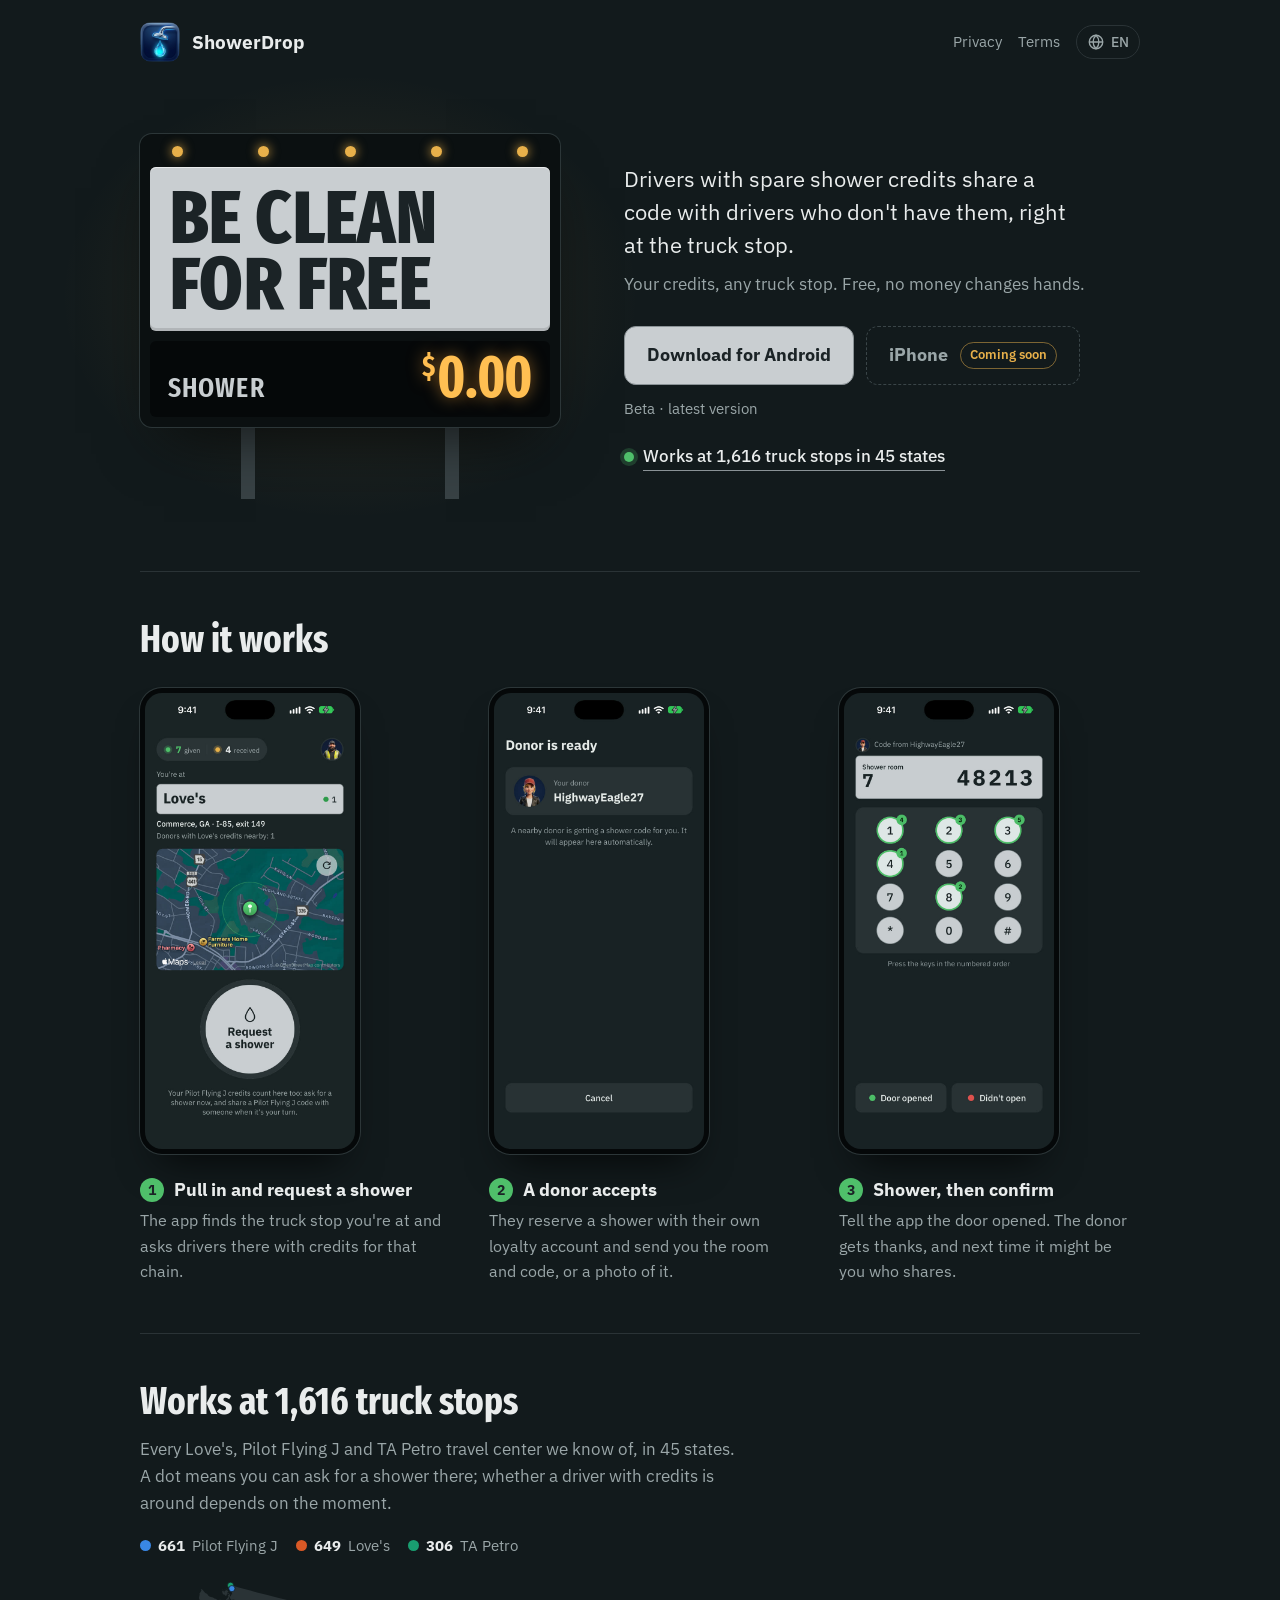
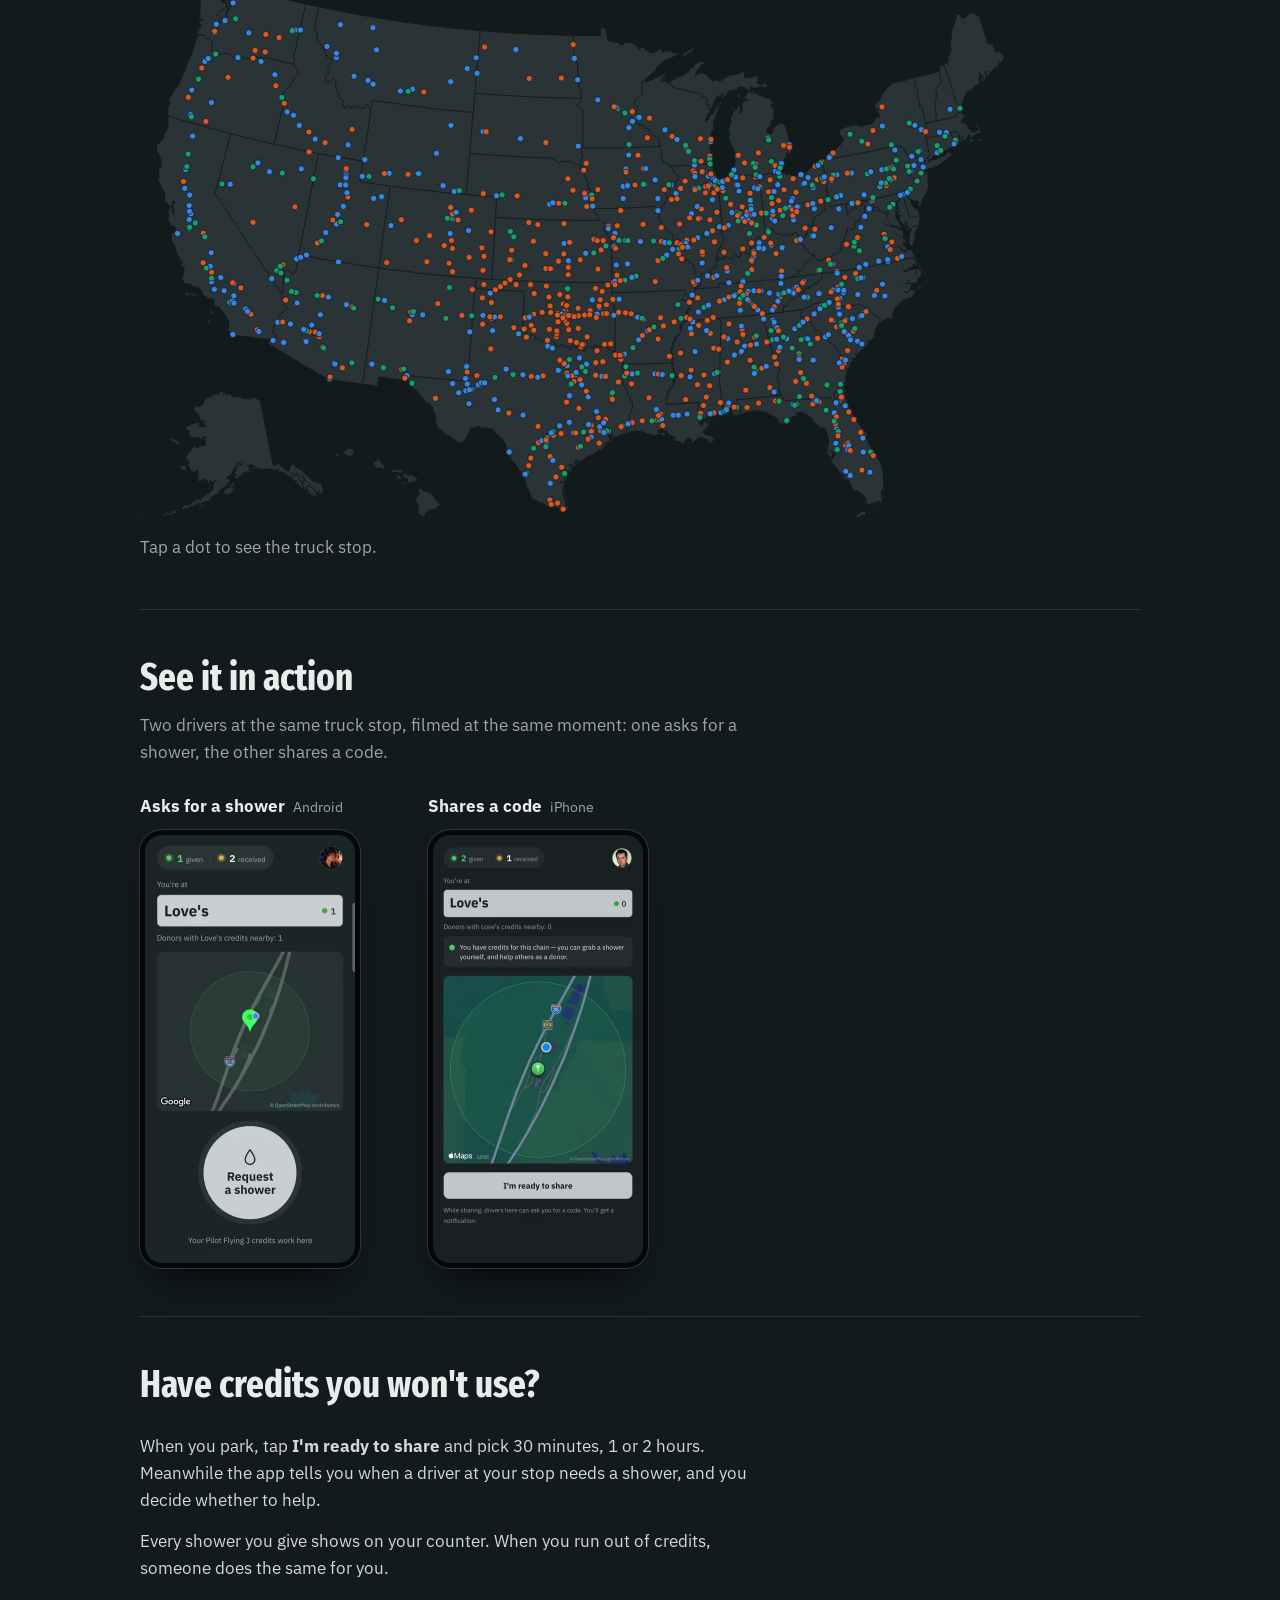
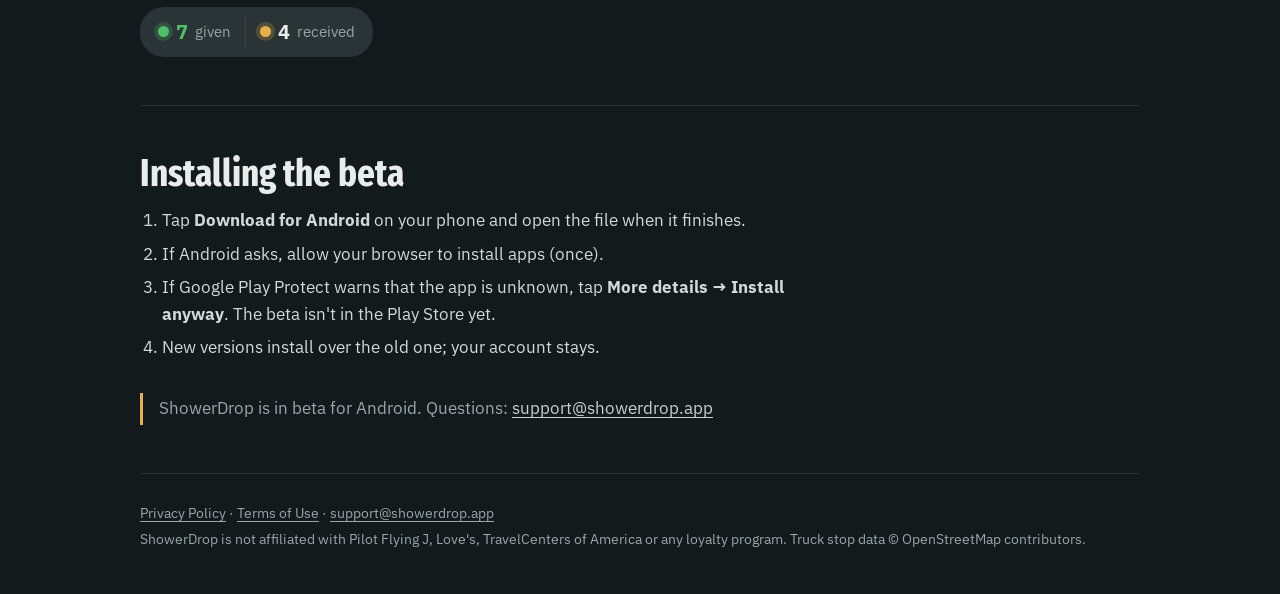
==== index.html @ d57c2aba "Site: Cloudflare Web Analytics (visit counts, no cookies) on the public pages; privacy policy says s" ====
<!doctype html>
<html lang="en">
<head>
  <meta charset="utf-8">
  <meta name="viewport" content="width=device-width, initial-scale=1">
  <title>ShowerDrop</title>
  <meta name="description" content="Truck drivers share spare shower credits at truck stops. Free, no money involved.">
  <link rel="icon" href="favicon.png">
  <link rel="preconnect" href="https://fonts.googleapis.com">
  <link rel="preconnect" href="https://fonts.gstatic.com" crossorigin>
  <link href="https://fonts.googleapis.com/css2?family=Fira+Sans+Extra+Condensed:wght@600;700;800&family=IBM+Plex+Sans:wght@400;500;700&display=swap" rel="stylesheet">
  <link rel="stylesheet" href="style.css?v=20261017b">
</head>
<body class="home-page">
  <header>
    <a class="home" href="./"><img src="logo.png" alt="">ShowerDrop</a>
    <nav>
      <a href="privacy.html" data-i18n="nav.privacy">Privacy</a>
      <a href="terms.html" data-i18n="nav.terms">Terms</a>
    </nav>
  </header>

  <main>
    <!-- The hero is a truck stop pylon sign: marker lamps, the headline on the steel face, a price board. -->
    <section class="hero">
      <div class="pylon">
        <div class="sign">
          <div class="markers" aria-hidden="true"><i></i><i></i><i></i><i></i><i></i></div>
          <h1 data-i18n="hero.h">Be clean for free</h1>
          <div class="board">
            <span data-i18n="board.item">Shower</span>
            <b><small>$</small>0.00</b>
          </div>
        </div>
        <div class="posts" aria-hidden="true"></div>
      </div>

      <div class="pitch">
        <p class="lead" data-i18n="lead">Drivers with spare shower credits share a code with drivers who don't have them, right at the truck stop.</p>
        <p class="sub" data-i18n="sub">Your credits, any truck stop. Free, no money changes hands.</p>
        <div class="download">
          <div class="stores">
            <a class="button" href="https://github.com/dmytro-s88/showerdrop-site/releases/latest/download/ShowerDrop.apk" data-i18n="download">Download for Android</a>
            <span class="button button-soon" role="note" aria-label="iPhone: coming soon">
              <span>iPhone</span> <span class="soon" data-i18n="soon">Coming soon</span>
            </span>
          </div>
          <span id="release" data-i18n="release.default">Beta · latest version</span>
        </div>
        <a class="where-link" href="#where" id="where-link"><i aria-hidden="true"></i><span>Works at 1,616 truck stops in 45 states</span></a>
      </div>
    </section>

    <section class="how">
      <h2 data-i18n="how.h">How it works</h2>
      <ol class="steps">
        <li>
          <figure class="phone"><img src="img/step-1.jpg" width="350" height="761" alt="" data-i18n-alt="shot1.alt"></figure>
          <div><b data-i18n="step1.t">Pull in and request a shower</b><span data-i18n="step1.d">The app finds the truck stop you're at and asks drivers there with credits for that chain.</span></div>
        </li>
        <li>
          <figure class="phone"><img src="img/step-2.jpg" width="350" height="761" alt="" data-i18n-alt="shot2.alt" loading="lazy"></figure>
          <div><b data-i18n="step2.t">A donor accepts</b><span data-i18n="step2.d">They reserve a shower with their own loyalty account and send you the room and code, or a photo of it.</span></div>
        </li>
        <li>
          <figure class="phone"><img src="img/step-3.jpg" width="350" height="761" alt="" data-i18n-alt="shot3.alt" loading="lazy"></figure>
          <div><b data-i18n="step3.t">Shower, then confirm</b><span data-i18n="step3.d">Tell the app the door opened. The donor gets thanks, and next time it might be you who shares.</span></div>
        </li>
      </ol>
    </section>

    <!-- Where it works: every truck stop in the app, drawn by scripts/site-map/build.mjs into stops-map.svg
         (loaded when the section comes near). Tap a dot: the stop and a link to directions. -->
    <section class="where" id="where" aria-labelledby="where-h">
      <h2 id="where-h">Works at 1,616 truck stops</h2>
      <p class="where-sub" id="where-sub">Every Love's, Pilot Flying J and TA Petro travel center we know of, in 45 states.</p>
      <div class="where-chains" id="where-chains" aria-hidden="true"></div>
      <div class="where-map" id="where-map" role="img" aria-labelledby="where-h"></div>
      <p class="where-pick" id="where-pick" aria-live="polite" data-i18n="where.pick">Tap a dot to see the truck stop.</p>
    </section>

    <!-- Two phones filmed at the same moment: the receiver (Android) and the donor (iPhone). The two videos
         are kept in step by the script at the bottom. -->
    <section class="live" aria-labelledby="live-h">
      <h2 id="live-h" data-i18n="live.h">See it in action</h2>
      <p class="live-sub" data-i18n="live.sub">Two drivers at the same truck stop, filmed at the same moment: one asks for a shower, the other shares a code.</p>
      <div class="duo">
        <figure>
          <figcaption><b data-i18n="live.receiver">Asks for a shower</b><span>Android</span></figcaption>
          <div class="phone live-phone"><video src="video/receiver-android.mp4" poster="video/receiver-android.jpg" muted playsinline preload="metadata"></video></div>
        </figure>
        <figure>
          <figcaption><b data-i18n="live.donor">Shares a code</b><span>iPhone</span></figcaption>
          <div class="phone live-phone"><video src="video/donor-iphone.mp4" poster="video/donor-iphone.jpg" muted playsinline preload="metadata"></video></div>
        </figure>
      </div>
    </section>

    <section class="donor">
      <h2 data-i18n="donor.h">Have credits you won't use?</h2>
      <p data-i18n-html="donor.d1">When you park, tap <b>I'm ready to share</b>. For the next 30 minutes the app tells you when a driver at your stop needs a shower, and you decide whether to help.</p>
      <p data-i18n="donor.d2">Every shower you give shows on your counter. When you run out of credits, someone does the same for you.</p>
      <div class="counters" aria-hidden="true">
        <span><i class="lamp-green"></i><b>7</b> <em data-i18n="cnt.given">given</em></span>
        <span><i class="lamp-amber"></i><b>4</b> <em data-i18n="cnt.received">received</em></span>
      </div>
    </section>

    <section class="install">
      <h2 data-i18n="install.h">Installing the beta</h2>
      <ol>
        <li data-i18n-html="install.1">Tap <b>Download for Android</b> on your phone and open the file when it finishes.</li>
        <li data-i18n-html="install.2">If Android asks, allow your browser to install apps (once).</li>
        <li data-i18n-html="install.3">If Google Play Protect warns that the app is unknown, tap <b>More details → Install anyway</b>. The beta isn't in the Play Store yet.</li>
        <li data-i18n-html="install.4">New versions install over the old one; your account stays.</li>
      </ol>
      <p class="note" data-i18n-html="note">ShowerDrop is in beta for Android. Questions: <a href="mailto:support@showerdrop.app">support@showerdrop.app</a></p>
    </section>
  </main>

  <footer>
    <p><a href="privacy.html" data-i18n="footer.privacy">Privacy Policy</a> · <a href="terms.html" data-i18n="footer.terms">Terms of Use</a> · <a href="mailto:support@showerdrop.app">support@showerdrop.app</a></p>
    <p data-i18n="footer.disclaimer">ShowerDrop is not affiliated with Pilot Flying J, Love's, TravelCenters of America or any loyalty program. Truck stop data © OpenStreetMap contributors.</p>
  </footer>

  <script src="i18n.js?v=20261017b"></script>
  <script>
    // "See it in action": both phones play together while on screen, and restart together, so the code
    // the donor sends lands on the receiver's phone at the same moment. Reduced motion: controls instead.
    (function () {
      const videos = [...document.querySelectorAll('.live video')];
      if (!videos.length) return;
      if (matchMedia('(prefers-reduced-motion: reduce)').matches) { videos.forEach((v) => { v.controls = true; }); return; }
      let visible = false;
      const [lead, ...rest] = videos;
      const align = () => rest.forEach((v) => { if (Math.abs(v.currentTime - lead.currentTime) > 0.15) v.currentTime = lead.currentTime; });
      const playBoth = () => { align(); videos.forEach((v) => v.play().catch(() => {})); };
      setInterval(() => { if (!lead.paused) align(); }, 2000);
      const restart = () => { videos.forEach((v) => { v.pause(); v.currentTime = 0; }); if (visible) playBoth(); };
      videos.forEach((v) => v.addEventListener('ended', restart));
      new IntersectionObserver(([e]) => {
        visible = e.isIntersecting;
        if (visible) { videos.forEach((v) => { v.preload = 'auto'; }); playBoth(); }
        else videos.forEach((v) => v.pause());
      }, { threshold: 0.35 }).observe(document.querySelector('.live'));
    })();
  </script>
  <script>
    // "Works at N truck stops": the numbers come with the map, so they always match its dots.
    (function () {
      const box = document.getElementById('where-map');
      if (!box) return;
      const CHAINS = ['Pilot Flying J', "Love's", 'TA Petro'];
      let svg = null, picked = null, counts = null;
      const n = (v) => Number(v).toLocaleString(siteI18n.lang);
      // The numbers (also in the first block's link) come from stops-map.json, written with the map.
      const texts = () => {
        if (!counts) return;
        document.querySelector('#where-link span').textContent = siteI18n.t('where.link', { n: n(counts.total), s: counts.states });
        document.getElementById('where-h').textContent = siteI18n.t('where.h', { n: n(counts.total) });
        document.getElementById('where-sub').textContent = siteI18n.t('where.sub', { s: counts.states });
        document.getElementById('where-chains').innerHTML = CHAINS.map((c, i) => `<span><i class="c${i}"></i><b>${n(counts.chains[i])}</b> ${c}</span>`).join('');
        if (picked) show(picked);
      };
      fetch('stops-map.json?v=20261017').then((r) => r.ok ? r.json() : null).then((c) => { if (c) { counts = c; texts(); } }).catch(() => {});
      // The dots are small on a phone: a tap picks the nearest one within reach.
      const show = (dot) => {
        picked = dot;
        svg.querySelectorAll('circle.on').forEach((c) => c.classList.remove('on'));
        dot.classList.add('on');
        dot.parentNode.appendChild(dot);
        const [chain, road, place, ll] = dot.dataset.t.split('|');
        const pick = document.getElementById('where-pick');
        pick.innerHTML = `<b></b> <span></span> <a target="_blank" rel="noopener"></a>`;
        pick.querySelector('b').textContent = chain;
        pick.querySelector('span').textContent = [road, place].filter(Boolean).join(', ');
        const a = pick.querySelector('a');
        a.href = `https://www.google.com/maps/dir/?api=1&destination=${ll}`;
        a.textContent = siteI18n.t('where.directions');
      };
      const onTap = (e) => {
        const pt = svg.createSVGPoint(); pt.x = e.clientX; pt.y = e.clientY;
        const p = pt.matrixTransform(svg.getScreenCTM().inverse());
        const reach = 22 * (975 / svg.getBoundingClientRect().width);
        let best = null, bd = reach * reach;
        for (const c of svg.querySelectorAll('.stops circle')) {
          const dx = c.cx.baseVal.value - p.x, dy = c.cy.baseVal.value - p.y, d = dx * dx + dy * dy;
          if (d < bd) { bd = d; best = c; }
        }
        if (best) show(best);
      };
      const load = () => fetch('stops-map.svg?v=20261017').then((r) => r.ok ? r.text() : Promise.reject(r.status)).then((t) => {
        box.innerHTML = t;
        svg = box.querySelector('svg');
        svg.addEventListener('click', onTap);
      }).catch(() => { box.hidden = true; });
      document.addEventListener('langchange', texts);
      new IntersectionObserver(([e], o) => { if (e.isIntersecting) { o.disconnect(); load(); } }, { rootMargin: '600px' }).observe(box);
    })();
  </script>
  <script>
    // Show which version the button downloads (the newest GitHub release). Without it the button still works.
    let release = null;
    const showRelease = () => {
      if (!release) return;
      const date = new Date(release.date).toLocaleDateString(siteI18n.lang, { month: 'short', day: 'numeric' });
      document.getElementById('release').textContent = siteI18n.t('release.fmt', { v: release.version, mb: release.mb, date });
    };
    document.addEventListener('langchange', showRelease);
    fetch('https://api.github.com/repos/dmytro-s88/showerdrop-site/releases/latest')
      .then((r) => r.ok ? r.json() : null)
      .then((rel) => {
        const apk = rel && rel.assets.find((a) => a.name === 'ShowerDrop.apk');
        if (!apk) return;
        release = { version: rel.tag_name.replace(/^v/, ''), mb: Math.round(apk.size / 1048576), date: rel.published_at };
        showRelease();
      })
      .catch(() => {});
  </script>
  <!-- Cloudflare Web Analytics: visit counts without cookies (see the privacy policy). -->
  <script defer src="https://static.cloudflareinsights.com/beacon.min.js" data-cf-beacon='{"token": "87c0a4ad861242cfab0a79b73c1f3371"}'></script>
</body>
</html>
---- style.css ----
/* ShowerDrop site: the app's own look (dark slate, steel plate, green lamp), one column, phone first. */
:root {
  --bg: #121a1c;
  --surface: #1b2326;
  --surface2: #2a3336;
  --steel: #c9ced1;
  --steel-dark: #8a9296;
  --ink: #1b2326;
  --text: #e9ecec;
  --dim: #9aa6a8;
  --accent: #4fbf6a;
  --amber: #e8b04a;
}

* { box-sizing: border-box; }

html { background: var(--bg); }

body {
  margin: 0;
  background: var(--bg);
  color: var(--text);
  font-family: "IBM Plex Sans", system-ui, sans-serif;
  font-size: 17px;
  line-height: 1.6;
}

/* One frame on every page (home, privacy, terms): the header and footer never move between pages. */
main, header, footer { width: 100%; max-width: 1040px; margin: 0 auto; padding: 0 20px; }

a { color: var(--steel); text-underline-offset: 3px; }
a:hover { color: #fff; }
a:focus-visible { outline: 2px solid var(--accent); outline-offset: 3px; border-radius: 4px; }

header { display: flex; align-items: center; gap: 12px; padding-top: 22px; padding-bottom: 8px; }
header img { width: 40px; height: 40px; }  /* the PNG has its own rounded corners and transparency */
header a.home { display: flex; align-items: center; gap: 12px; color: var(--text); text-decoration: none; font-weight: 700; font-size: 19px; }
header nav { margin-left: auto; display: flex; align-items: center; gap: 16px; font-size: 15px; }
/* Phones: the logo and the language globe; Privacy and Terms stay in the footer. */
@media (max-width: 460px) { header nav > a { display: none; } }
header nav a { color: var(--dim); text-decoration: none; }
header nav a:hover, header nav a[aria-current="page"] { color: var(--text); }

/* Language picker: a globe with the current code, a small menu under it. */
.lang { position: relative; }
.lang button {
  display: inline-flex; align-items: center; gap: 6px; font: inherit; font-size: 14px; font-weight: 500;
  color: var(--dim); background: transparent; border: 1px solid var(--surface2); border-radius: 18px;
  padding: 5px 10px; cursor: pointer;
}
.lang button:hover, .lang button[aria-expanded="true"] { color: var(--text); border-color: var(--steel-dark); }
.lang button:focus-visible, .lang li:focus-visible { outline: 2px solid var(--accent); outline-offset: 2px; }
.lang ul {
  position: absolute; right: 0; top: calc(100% + 6px); z-index: 10; margin: 0; padding: 6px; list-style: none;
  background: var(--surface2); border: 1px solid #34403f; border-radius: 12px; min-width: 150px;
  box-shadow: 0 10px 30px rgba(0, 0, 0, .35);
}
.lang li { padding: 9px 12px; border-radius: 8px; cursor: pointer; color: var(--text); font-size: 15px; }
.lang li:hover { background: #34403f; }
.lang li[aria-selected="true"] { color: var(--accent); font-weight: 500; }
.legal-note { color: var(--amber); font-size: 15px; margin: 0 0 18px; }

/* Home: wider than the legal pages, the sign and the phones need room. */

/* Hero: a truck stop pylon sign is the one bold thing. Marker lamps, the headline on the steel face,
   a price board in amber digits, two posts. The rest of the page stays quiet. */
.hero { display: grid; gap: 8px; padding: 32px 0 48px; align-items: center; }
@media (min-width: 820px) { .hero { grid-template-columns: minmax(0, 420px) minmax(0, 1fr); gap: 64px; padding: 64px 0 72px; } }

.pylon { position: relative; isolation: isolate; width: 100%; max-width: 420px; }
/* Light from the sign falling on the lot. */
.pylon::before {
  content: ""; position: absolute; inset: -60px -20px -20px; z-index: -1; pointer-events: none;
  background: radial-gradient(closest-side, rgba(232, 176, 74, 0.12), transparent);
}
/* On phones the glow stays within the page margin (20px), or the page scrolls sideways. */
@media (min-width: 820px) { .pylon::before { inset: -60px -80px -20px; } }
.sign { container-type: inline-size; background: #0b1011; border-radius: 12px; padding: 10px; box-shadow: 0 0 0 1px #2c3638, 0 30px 60px -24px rgba(0, 0, 0, 0.7); }
.markers { display: flex; justify-content: space-between; padding: 2px 22px 10px; }
.markers i { width: 11px; height: 11px; border-radius: 50%; background: var(--amber); box-shadow: 0 0 10px 2px rgba(232, 176, 74, 0.5); }
.sign h1 {
  margin: 0; padding: 18px 20px 14px; border-radius: 6px;
  background: var(--steel); color: var(--ink); box-shadow: inset 0 1px 0 rgba(255, 255, 255, 0.6), inset 0 -3px 0 rgba(0, 0, 0, 0.12);
  font-family: "Fira Sans Extra Condensed", "IBM Plex Sans", sans-serif; font-weight: 800; text-transform: uppercase;
  /* Sized by the sign's width (not the window's), so the longest word, БЕСПЛАТНО, fits. */
  font-size: min(88px, calc((100cqi - 40px) / 4.8)); line-height: 0.88; letter-spacing: 0.005em;
  overflow-wrap: anywhere;
}
.board {
  display: flex; align-items: baseline; justify-content: space-between; gap: 12px;
  margin-top: 10px; padding: 8px 18px 6px; border-radius: 6px; background: #050809;
  font-family: "Fira Sans Extra Condensed", "IBM Plex Sans", sans-serif;
}
.board span { color: var(--steel); font-weight: 600; font-size: 28px; text-transform: uppercase; letter-spacing: 0.04em; }
.board b { color: #ffbf52; font-weight: 700; font-size: 58px; line-height: 1; font-variant-numeric: tabular-nums; text-shadow: 0 0 16px rgba(255, 170, 60, 0.5); }
.board small { font-size: 0.5em; vertical-align: 0.75em; margin-right: 3px; }
.posts { height: 44px; margin: 0 24%; border-inline: 14px solid #384245; }
@media (min-width: 820px) { .posts { height: 72px; } }

/* The sign switches on once: lamps left to right, then the price flickers up. */
@media (prefers-reduced-motion: no-preference) {
  .markers i { animation: lamp-on 0.35s both; }
  .markers i:nth-child(2) { animation-delay: 0.1s; }
  .markers i:nth-child(3) { animation-delay: 0.2s; }
  .markers i:nth-child(4) { animation-delay: 0.3s; }
  .markers i:nth-child(5) { animation-delay: 0.4s; }
  .board b { animation: board-on 0.9s 0.6s both; }
}
@keyframes lamp-on { from { background: #4a3d24; box-shadow: none; } }
@keyframes board-on { 0% { opacity: 0.12; } 25% { opacity: 1; } 38% { opacity: 0.35; } 55%, 100% { opacity: 1; } }

.lead { font-size: 22px; line-height: 1.5; color: var(--text); margin: 0 0 10px; max-width: 34ch; }
.sub { color: var(--dim); margin: 0 0 28px; }
.download { display: flex; flex-direction: column; align-items: flex-start; gap: 12px; }
.stores { display: flex; gap: 12px; flex-wrap: wrap; }
.button {
  display: inline-block; background: var(--steel); color: var(--ink); font-weight: 700; font-size: 18px;
  text-decoration: none; border-radius: 12px; padding: 14px 22px; border: 1px solid var(--steel-dark);
}
.button:hover { background: #e2e6e7; color: var(--ink); }
/* iPhone isn't out yet: the same button, unlit, with an amber "coming soon" tag like the price board. */
.button-soon {
  display: inline-flex; align-items: center; gap: 10px; cursor: default;
  background: transparent; color: var(--dim); border: 1px dashed #3a4548;
}
.button-soon:hover { background: transparent; color: var(--dim); }
.soon {
  font-size: 13px; font-weight: 600; color: var(--amber); white-space: nowrap; margin-left: 2px;
  border: 1px solid rgba(232, 176, 74, 0.5); border-radius: 999px; padding: 2px 9px;
}
#release { color: var(--dim); font-size: 15px; }
/* The first block points down to the map: a green lamp and the count. */
.where-link { display: inline-flex; align-items: center; gap: 9px; margin-top: 22px; color: var(--text); font-weight: 500; text-decoration: none; }
.where-link i { width: 10px; height: 10px; border-radius: 50%; background: var(--accent); box-shadow: 0 0 0 4px rgba(79, 191, 106, 0.22); flex: none; }
.where-link span { border-bottom: 1px solid var(--steel-dark); }
.where-link:hover span { border-bottom-color: var(--text); }
.where { scroll-margin-top: 12px; }
/* Phones: the two buttons stack at full width, so they line up. */
@media (max-width: 460px) {
  .download { align-items: stretch; }
  .stores { flex-direction: column; }
  .stores .button { text-align: center; justify-content: center; }
}

/* Sections below the sign. */
.how, .donor, .install { padding: 48px 0; border-top: 1px solid var(--surface2); }
.home-page h2 { font-family: "Fira Sans Extra Condensed", "IBM Plex Sans", sans-serif; font-weight: 700; font-size: 38px; line-height: 1.05; margin: 0 0 28px; }

/* See it in action: two phones side by side, filmed at the same moment. */
.live { padding: 48px 0; border-top: 1px solid var(--surface2); }
.live-sub { color: var(--dim); max-width: 60ch; margin: -14px 0 26px; }
.duo { display: flex; gap: 28px; }
.duo figure { margin: 0; flex: 0 1 260px; min-width: 0; }
.duo figcaption { display: flex; align-items: baseline; gap: 8px; margin-bottom: 10px; flex-wrap: wrap; }
.duo figcaption b { font-size: 17px; }
.duo figcaption span { color: var(--dim); font-size: 14px; }
.live-phone { width: 100%; }
.live-phone video { display: block; width: 100%; height: auto; aspect-ratio: 420 / 856; border-radius: 17px; background: #050809; }
@media (max-width: 460px) {
  .duo { gap: 14px; }
  .duo figure { flex: 1 1 0; }
  /* Both captions on two lines (role, then phone), so the two phones start at the same height. */
  .duo figcaption { flex-direction: column; gap: 0; }
  .duo figcaption b { font-size: 15px; }
}

/* How it works: real app screens in phone frames; numbered because it is a sequence. */
.steps { list-style: none; padding: 0; margin: 0; display: grid; gap: 32px; counter-reset: step; }
.steps li { display: grid; grid-template-columns: 124px minmax(0, 1fr); gap: 18px; align-items: start; counter-increment: step; }
.phone { margin: 0; padding: 5px; background: #050809; border-radius: 22px; box-shadow: 0 0 0 1px #2c3638, 0 24px 40px -20px rgba(0, 0, 0, 0.8); }
.phone img { display: block; width: 100%; height: auto; border-radius: 17px; }
.steps b { display: flex; align-items: flex-start; gap: 10px; font-size: 18px; line-height: 1.3; margin: 2px 0 6px; }
.steps b::before {
  content: counter(step); flex: none; display: grid; place-items: center; width: 24px; height: 24px; border-radius: 50%;
  background: var(--accent); color: var(--ink); font-size: 14px; font-weight: 700;
}
.steps span { display: block; color: var(--dim); font-size: 16px; }
@media (min-width: 820px) {
  .steps { grid-template-columns: repeat(3, minmax(0, 1fr)); gap: 48px; }
  .steps li { grid-template-columns: 1fr; gap: 22px; }
  .phone { width: 220px; }
}

/* Where it works: the US with a dot per truck stop. Chain colors checked for color-blind readers. */
.where { padding: 48px 0; border-top: 1px solid var(--surface2); --c0: #3987e5; --c1: #d95926; --c2: #199e70; }
.where-sub { color: var(--dim); max-width: 60ch; margin: -14px 0 16px; }
.where-chains { display: flex; flex-wrap: wrap; gap: 6px 18px; font-size: 15px; color: var(--dim); min-height: 24px; }
.where-chains span { display: inline-flex; align-items: center; gap: 7px; }
.where-chains b { color: var(--text); font-variant-numeric: tabular-nums; }
.where-chains i { width: 11px; height: 11px; border-radius: 50%; }
.where-chains .c0, .where-map .c0 { background: var(--c0); fill: var(--c0); }
.where-chains .c1, .where-map .c1 { background: var(--c1); fill: var(--c1); }
.where-chains .c2, .where-map .c2 { background: var(--c2); fill: var(--c2); }
.where-map { margin-top: 14px; aspect-ratio: 975 / 610; width: 100%; max-width: 880px; }   /* the whole map and the line under it fit a laptop screen */
.where-map svg { display: block; width: 100%; height: auto; cursor: pointer; }
.where-map .land { fill: var(--surface2); }
.where-map .borders { fill: none; stroke: var(--bg); stroke-width: 1; }
.where-map circle { stroke: var(--bg); stroke-width: 0.8; }
.where-map circle.on { r: 7px; stroke: var(--text); stroke-width: 2; }
.where-pick { margin: 12px 0 0; color: var(--dim); min-height: 1.6em; }
.where-pick b { color: var(--text); }
.where-pick a { margin-left: 6px; white-space: nowrap; }
@media (max-width: 560px) { .where-map circle { r: 4.6px; } }

/* Donors: the same given / received counters as the app header. */
.donor p { max-width: 62ch; color: #d3d9da; margin: 0 0 14px; }
.counters { display: inline-flex; align-items: center; margin-top: 10px; padding: 9px 18px; border-radius: 24px; background: var(--surface2); }
.counters span { display: flex; align-items: center; gap: 7px; }
.counters span + span { margin-left: 14px; padding-left: 14px; border-left: 1px solid #3a4548; }
.counters i { width: 11px; height: 11px; border-radius: 50%; }
.counters .lamp-green { background: var(--accent); box-shadow: 0 0 0 4px rgba(79, 191, 106, 0.22); }
.counters .lamp-amber { background: var(--amber); box-shadow: 0 0 0 4px rgba(232, 176, 74, 0.22); }
.counters b { font-size: 20px; }
.counters span:first-child b { color: var(--accent); }
.counters em { font-style: normal; color: var(--dim); font-size: 15px; }

.install h2 { margin-bottom: 14px; }
.install ol { padding-left: 22px; margin: 0 0 32px; color: #d3d9da; max-width: 680px; }
.install li { margin: 6px 0; }

.note { border-left: 3px solid var(--amber); padding: 2px 0 2px 16px; color: var(--dim); margin: 0; }

/* Legal pages: plain, readable text. */
.doc { padding-top: 28px; padding-bottom: 24px; }  /* side padding comes from main */
/* Legal text keeps a readable measure inside the wide frame, left-aligned like the home sections. */
.doc > * { max-width: 680px; }
.doc h1 { font-family: "Fira Sans Extra Condensed", "IBM Plex Sans", sans-serif; font-weight: 700; font-size: 40px; line-height: 1.05; margin: 8px 0 6px; }
.doc .updated { color: var(--dim); font-size: 15px; margin: 0 0 28px; }
.doc h2 { font-family: "Fira Sans Extra Condensed", "IBM Plex Sans", sans-serif; font-weight: 700; font-size: 26px; line-height: 1.15; margin: 34px 0 6px; }
.doc p, .doc li { color: #d3d9da; }
.doc ul { padding-left: 22px; }
.doc li { margin: 4px 0; }

/* The rule spans the text column only, like the section rules above it. */
footer { width: calc(100% - 40px); max-width: 1000px; padding: 24px 0 40px; color: var(--dim); font-size: 14px; border-top: 1px solid var(--surface2); margin-top: 24px; }
.home-page footer { margin-top: 0; }
footer p { margin: 4px 0; }
footer a { color: var(--dim); }

/* Page-to-page transitions (Chrome, Safari 18+; others just navigate): the header stays put, the page
   underneath fades and rises in. */
@view-transition { navigation: auto; }
/* view-transition-name makes the header its own stacking layer: keep it (and the language menu) above the page. */
header { view-transition-name: site-header; position: relative; z-index: 20; }
::view-transition-old(root) { animation: 140ms ease-out both page-out; }
::view-transition-new(root) { animation: 280ms cubic-bezier(.2, .7, .2, 1) both page-in; }
@keyframes page-out { to { opacity: 0; } }
@keyframes page-in { from { opacity: 0; transform: translateY(12px); } }
@media (prefers-reduced-motion: reduce) {
  ::view-transition-old(*), ::view-transition-new(*), ::view-transition-group(*) { animation: none !important; }
}
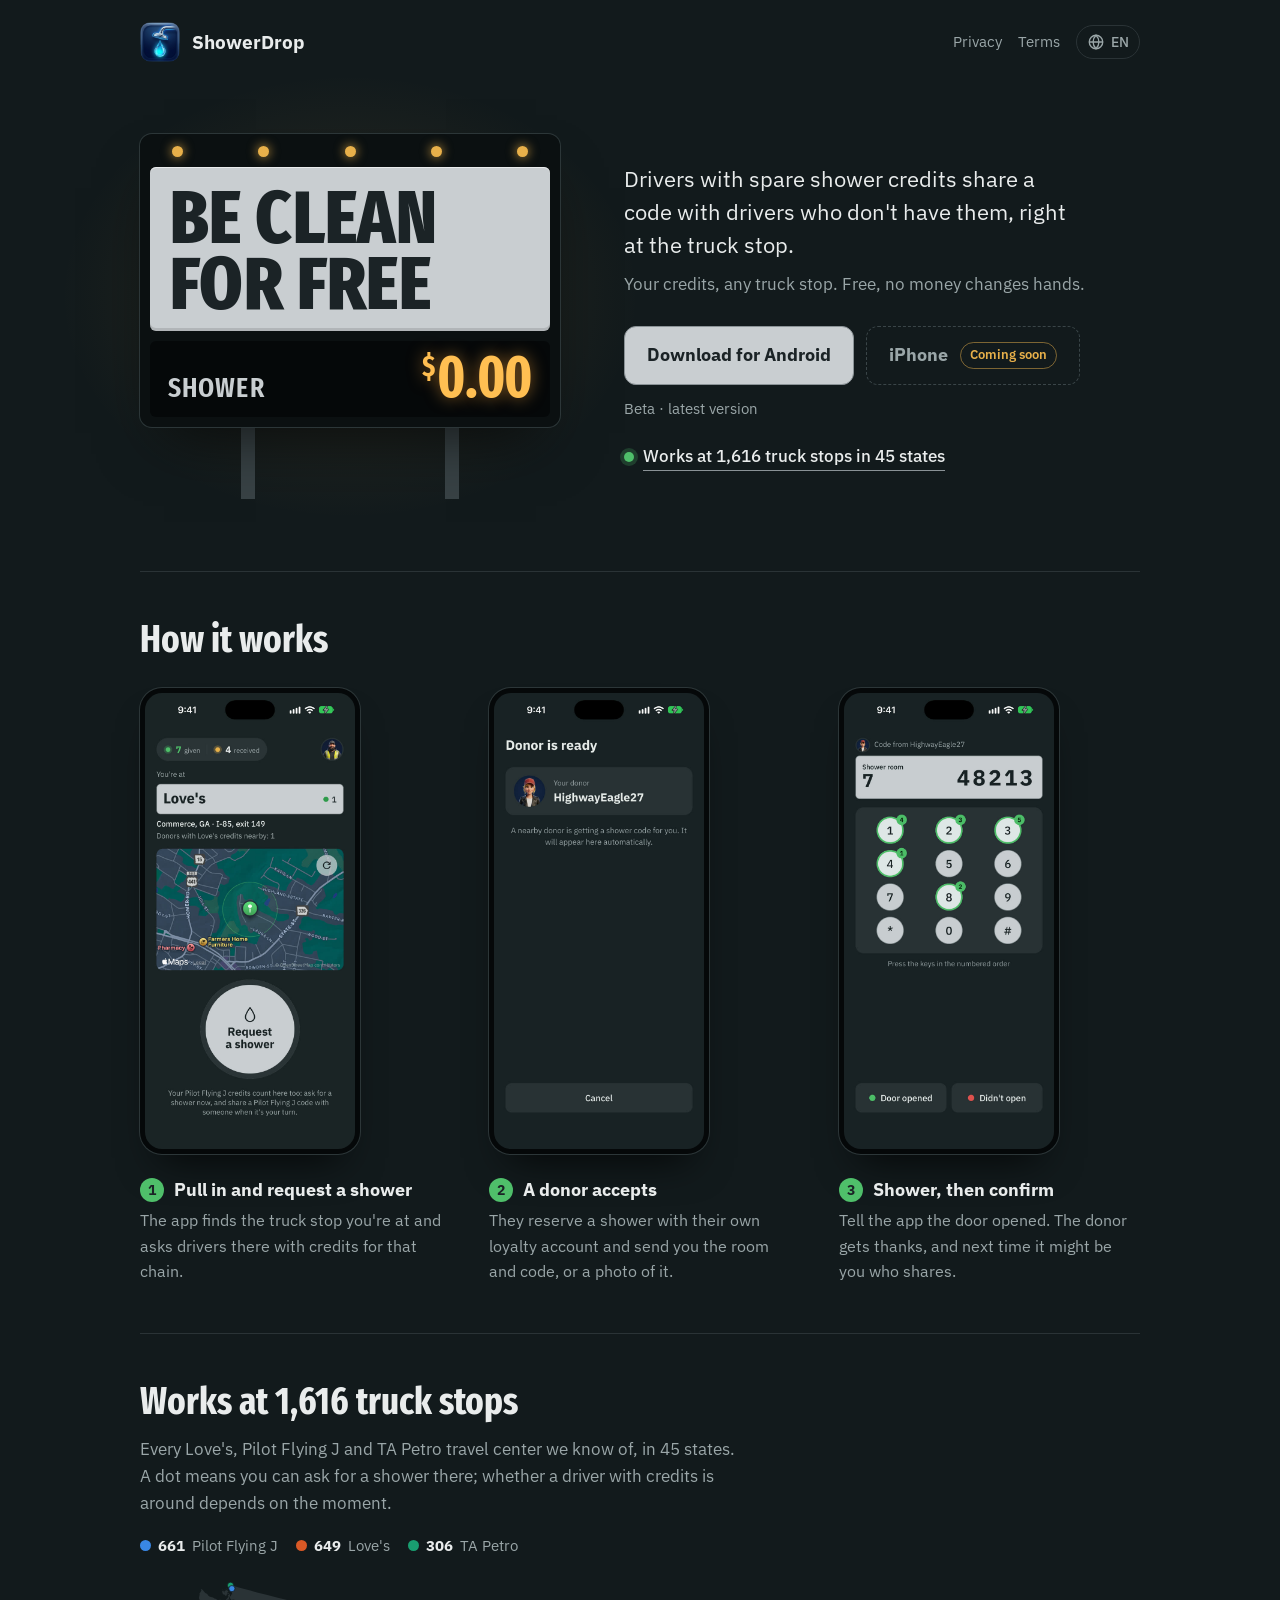
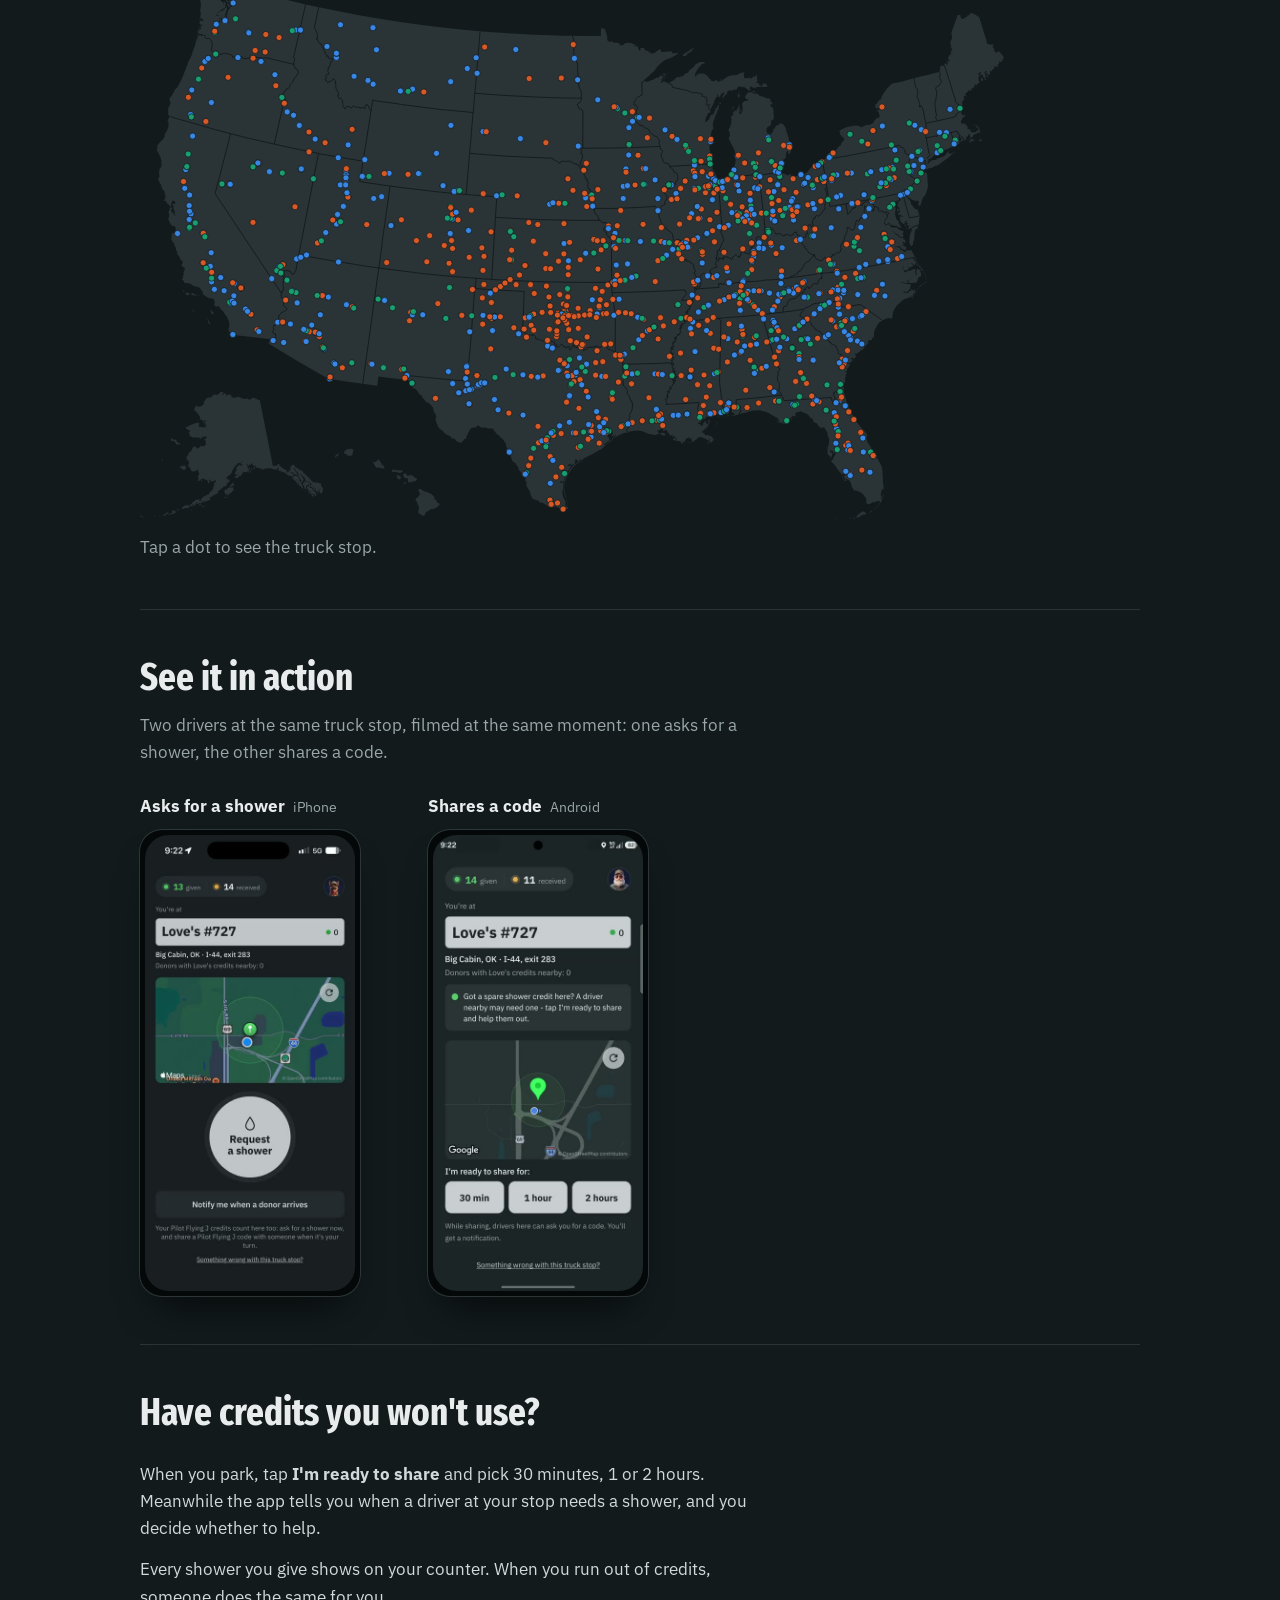
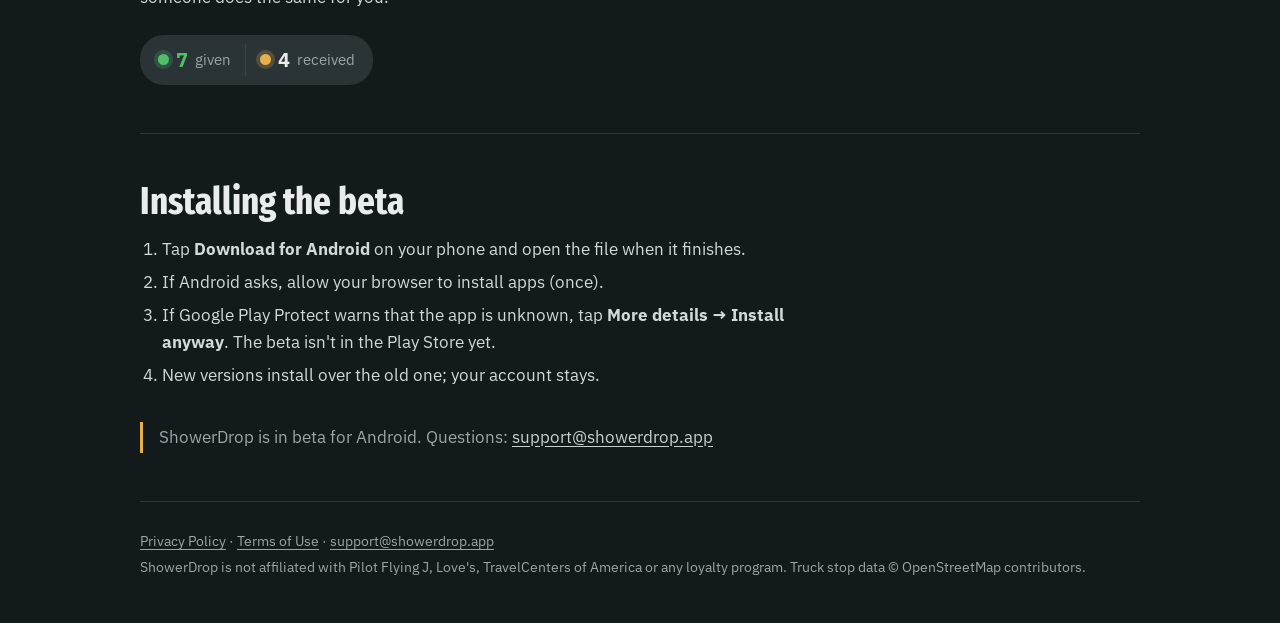
==== commit 3d8ce79e: "Site video: new recording at Love's #727 (Big Cabin, OK) - receiver on iPhone, donor on Android, in " ====
--- a/index.html
+++ b/index.html
@@ -9,7 +9,7 @@
   <link rel="preconnect" href="https://fonts.googleapis.com">
   <link rel="preconnect" href="https://fonts.gstatic.com" crossorigin>
   <link href="https://fonts.googleapis.com/css2?family=Fira+Sans+Extra+Condensed:wght@600;700;800&family=IBM+Plex+Sans:wght@400;500;700&display=swap" rel="stylesheet">
-  <link rel="stylesheet" href="style.css?v=20261017b">
+  <link rel="stylesheet" href="style.css?v=20261017c">
 </head>
 <body class="home-page">
   <header>
@@ -79,19 +79,20 @@
       <p class="where-pick" id="where-pick" aria-live="polite" data-i18n="where.pick">Tap a dot to see the truck stop.</p>
     </section>
 
-    <!-- Two phones filmed at the same moment: the receiver (Android) and the donor (iPhone). The two videos
-         are kept in step by the script at the bottom. -->
+    <!-- Two phones filmed at the same moment at Love's #727, Big Cabin, OK (2026-10-17): the receiver (iPhone)
+         and the donor (Android), status bars kept so the phones are recognisable. The two videos are kept in
+         step by the script at the bottom. -->
     <section class="live" aria-labelledby="live-h">
       <h2 id="live-h" data-i18n="live.h">See it in action</h2>
       <p class="live-sub" data-i18n="live.sub">Two drivers at the same truck stop, filmed at the same moment: one asks for a shower, the other shares a code.</p>
       <div class="duo">
         <figure>
-          <figcaption><b data-i18n="live.receiver">Asks for a shower</b><span>Android</span></figcaption>
-          <div class="phone live-phone"><video src="video/receiver-android.mp4" poster="video/receiver-android.jpg" muted playsinline preload="metadata"></video></div>
+          <figcaption><b data-i18n="live.receiver">Asks for a shower</b><span>iPhone</span></figcaption>
+          <div class="phone live-phone"><video src="video/receiver-iphone.mp4" poster="video/receiver-iphone.jpg" muted playsinline preload="metadata"></video></div>
         </figure>
         <figure>
-          <figcaption><b data-i18n="live.donor">Shares a code</b><span>iPhone</span></figcaption>
-          <div class="phone live-phone"><video src="video/donor-iphone.mp4" poster="video/donor-iphone.jpg" muted playsinline preload="metadata"></video></div>
+          <figcaption><b data-i18n="live.donor">Shares a code</b><span>Android</span></figcaption>
+          <div class="phone live-phone"><video src="video/donor-android.mp4" poster="video/donor-android.jpg" muted playsinline preload="metadata"></video></div>
         </figure>
       </div>
     </section>
--- a/style.css
+++ b/style.css
@@ -154,8 +154,9 @@
 .duo figcaption { display: flex; align-items: baseline; gap: 8px; margin-bottom: 10px; flex-wrap: wrap; }
 .duo figcaption b { font-size: 17px; }
 .duo figcaption span { color: var(--dim); font-size: 14px; }
-.live-phone { width: 100%; }
-.live-phone video { display: block; width: 100%; height: auto; aspect-ratio: 420 / 856; border-radius: 17px; background: #050809; }
+/* The videos keep the phones' own status bars, so the frame is rounder, like the phone itself. */
+.live-phone { width: 100%; border-radius: 30px; padding: 6px; }
+.live-phone video { display: block; width: 100%; height: auto; aspect-ratio: 440 / 956; border-radius: 24px; background: #050809; }
 @media (max-width: 460px) {
   .duo { gap: 14px; }
   .duo figure { flex: 1 1 0; }
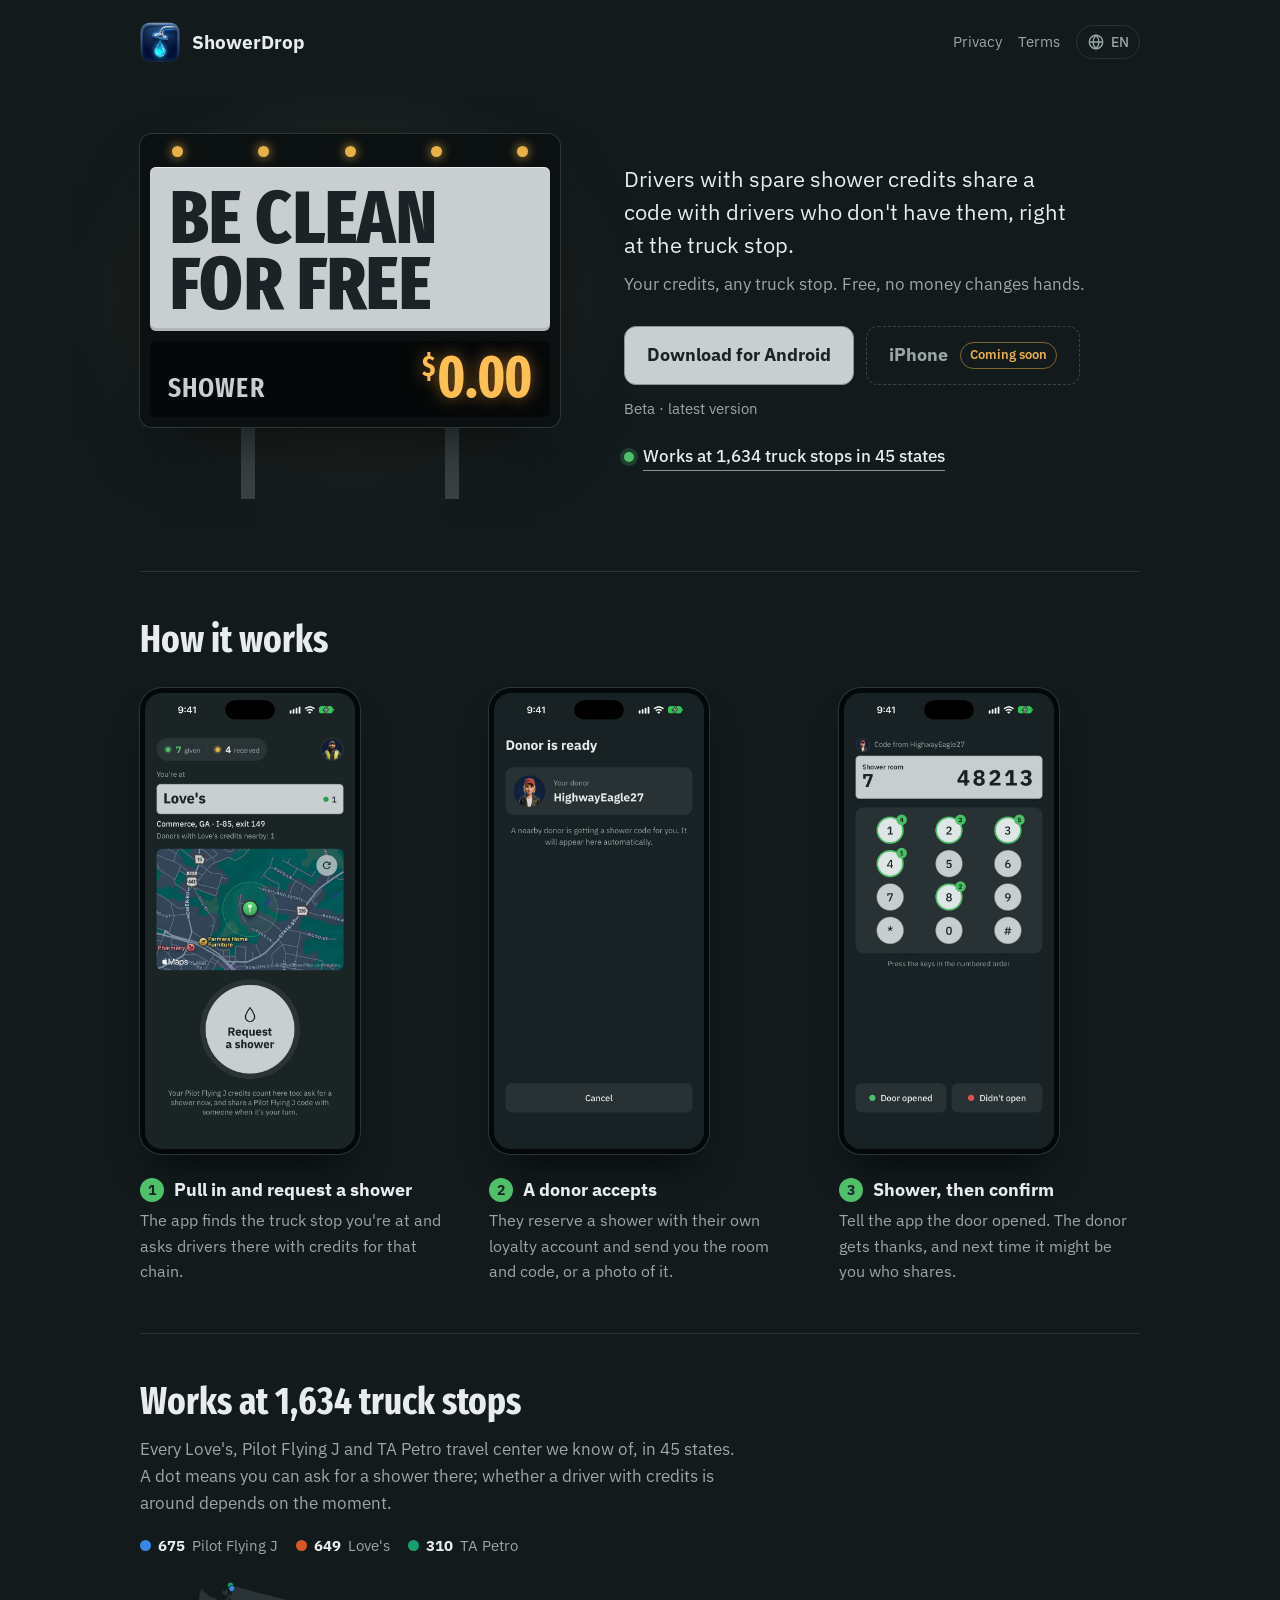
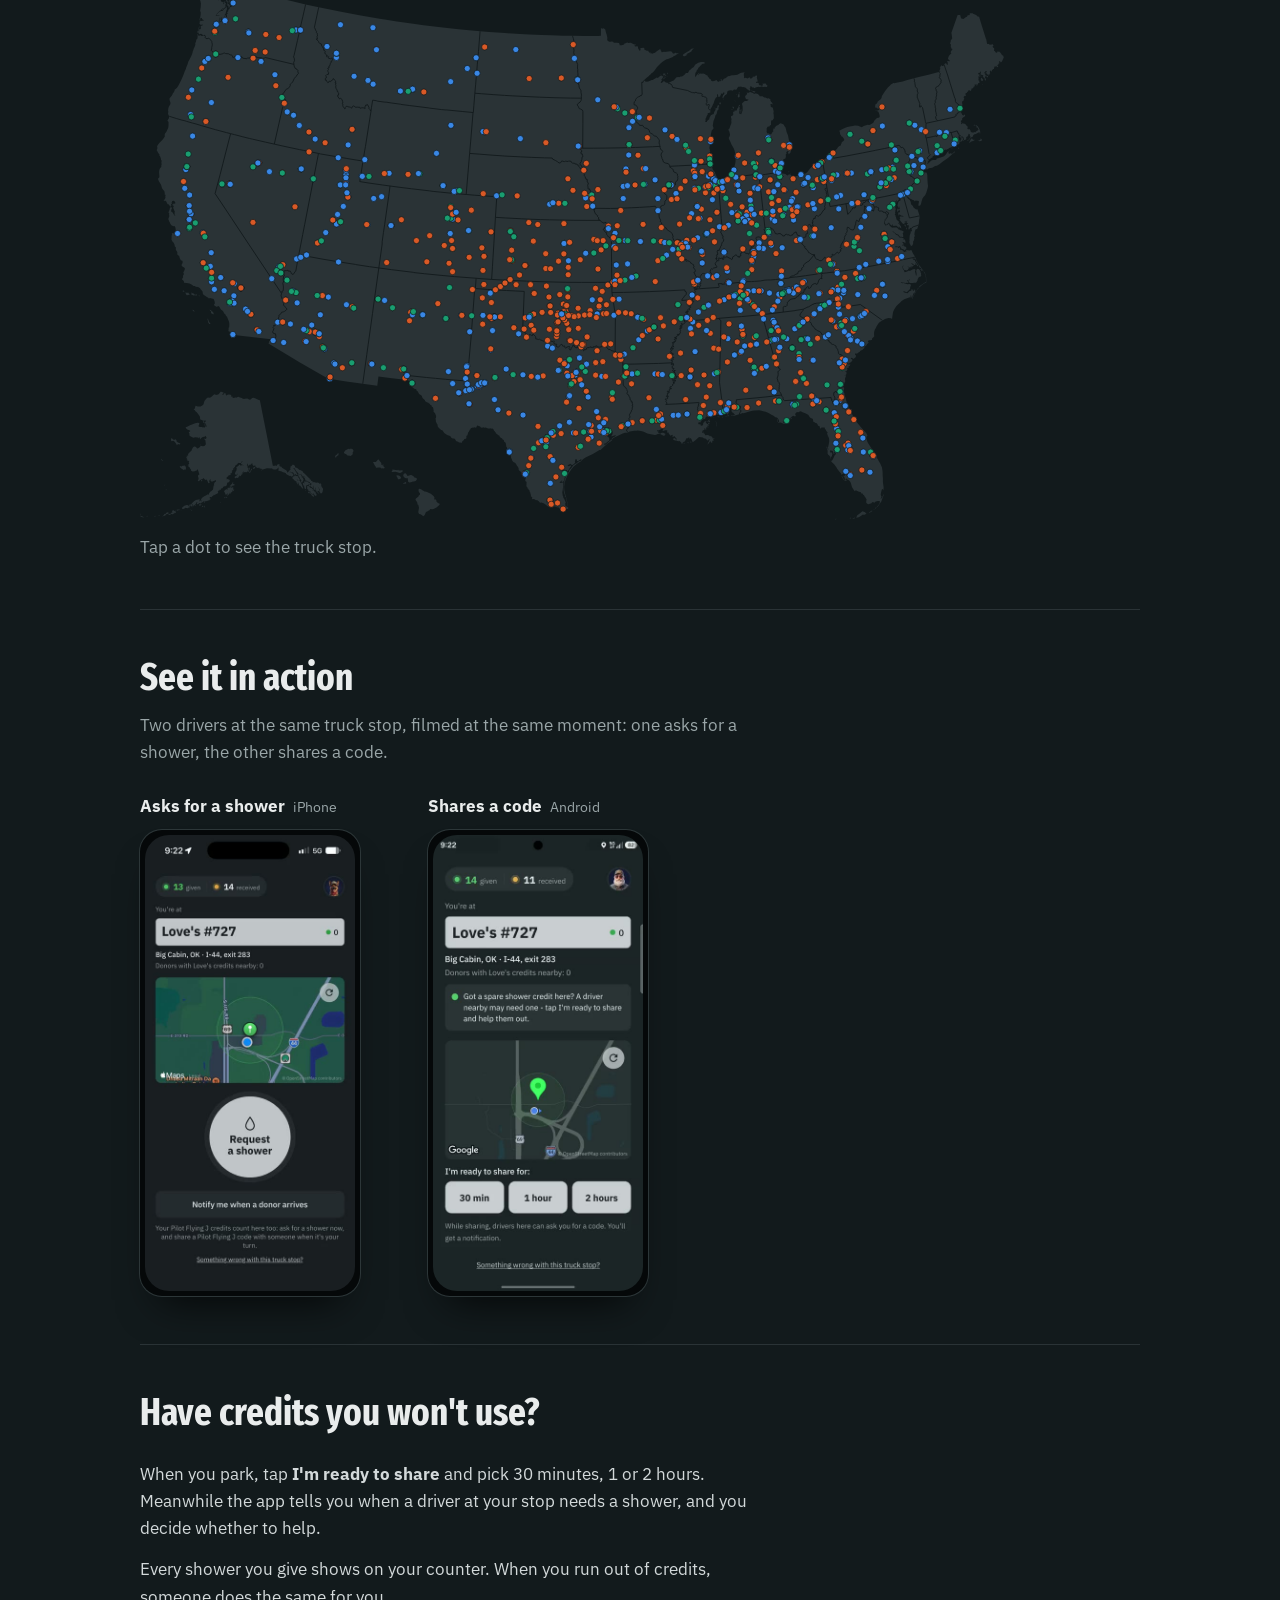
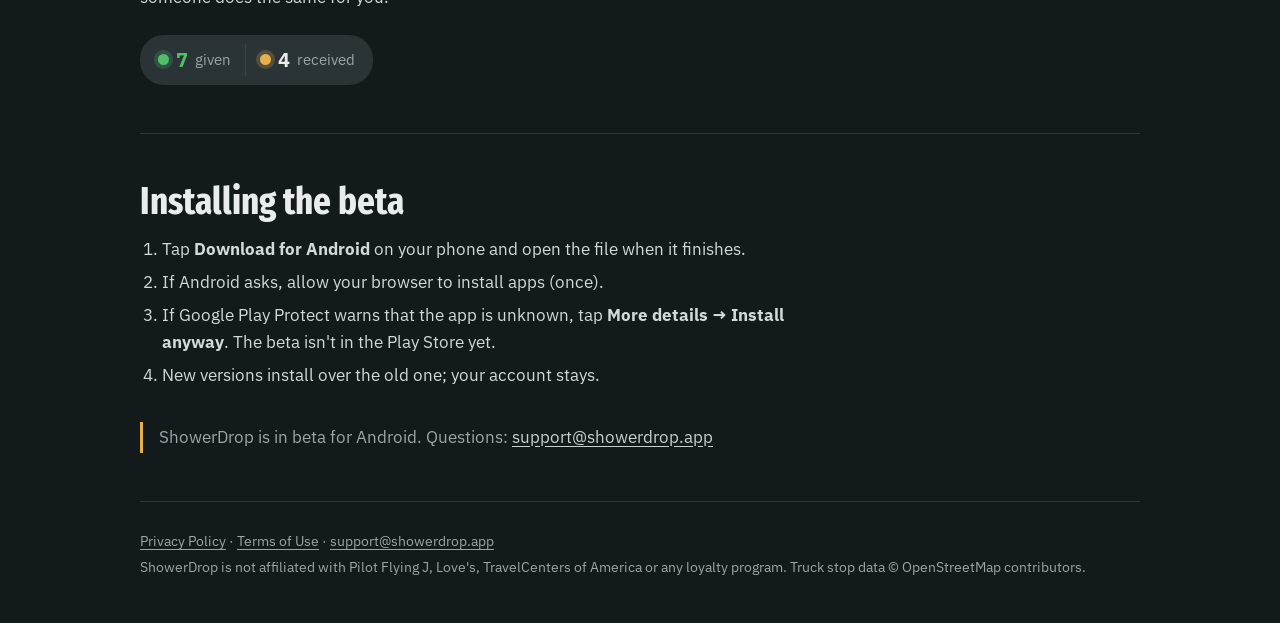
==== commit e66b57f8: "Site map: 1634 truck stops (18 Pilot / Flying J and TA / Petro across the road from their pair) Co-A" ====
--- a/index.html
+++ b/index.html
@@ -47,7 +47,7 @@
           </div>
           <span id="release" data-i18n="release.default">Beta · latest version</span>
         </div>
-        <a class="where-link" href="#where" id="where-link"><i aria-hidden="true"></i><span>Works at 1,616 truck stops in 45 states</span></a>
+        <a class="where-link" href="#where" id="where-link"><i aria-hidden="true"></i><span>Works at 1,634 truck stops in 45 states</span></a>
       </div>
     </section>
 
@@ -72,7 +72,7 @@
     <!-- Where it works: every truck stop in the app, drawn by scripts/site-map/build.mjs into stops-map.svg
          (loaded when the section comes near). Tap a dot: the stop and a link to directions. -->
     <section class="where" id="where" aria-labelledby="where-h">
-      <h2 id="where-h">Works at 1,616 truck stops</h2>
+      <h2 id="where-h">Works at 1,634 truck stops</h2>
       <p class="where-sub" id="where-sub">Every Love's, Pilot Flying J and TA Petro travel center we know of, in 45 states.</p>
       <div class="where-chains" id="where-chains" aria-hidden="true"></div>
       <div class="where-map" id="where-map" role="img" aria-labelledby="where-h"></div>
@@ -163,7 +163,7 @@
         document.getElementById('where-chains').innerHTML = CHAINS.map((c, i) => `<span><i class="c${i}"></i><b>${n(counts.chains[i])}</b> ${c}</span>`).join('');
         if (picked) show(picked);
       };
-      fetch('stops-map.json?v=20261017').then((r) => r.ok ? r.json() : null).then((c) => { if (c) { counts = c; texts(); } }).catch(() => {});
+      fetch('stops-map.json?v=20261017b').then((r) => r.ok ? r.json() : null).then((c) => { if (c) { counts = c; texts(); } }).catch(() => {});
       // The dots are small on a phone: a tap picks the nearest one within reach.
       const show = (dot) => {
         picked = dot;
@@ -190,7 +190,7 @@
         }
         if (best) show(best);
       };
-      const load = () => fetch('stops-map.svg?v=20261017').then((r) => r.ok ? r.text() : Promise.reject(r.status)).then((t) => {
+      const load = () => fetch('stops-map.svg?v=20261017b').then((r) => r.ok ? r.text() : Promise.reject(r.status)).then((t) => {
         box.innerHTML = t;
         svg = box.querySelector('svg');
         svg.addEventListener('click', onTap);
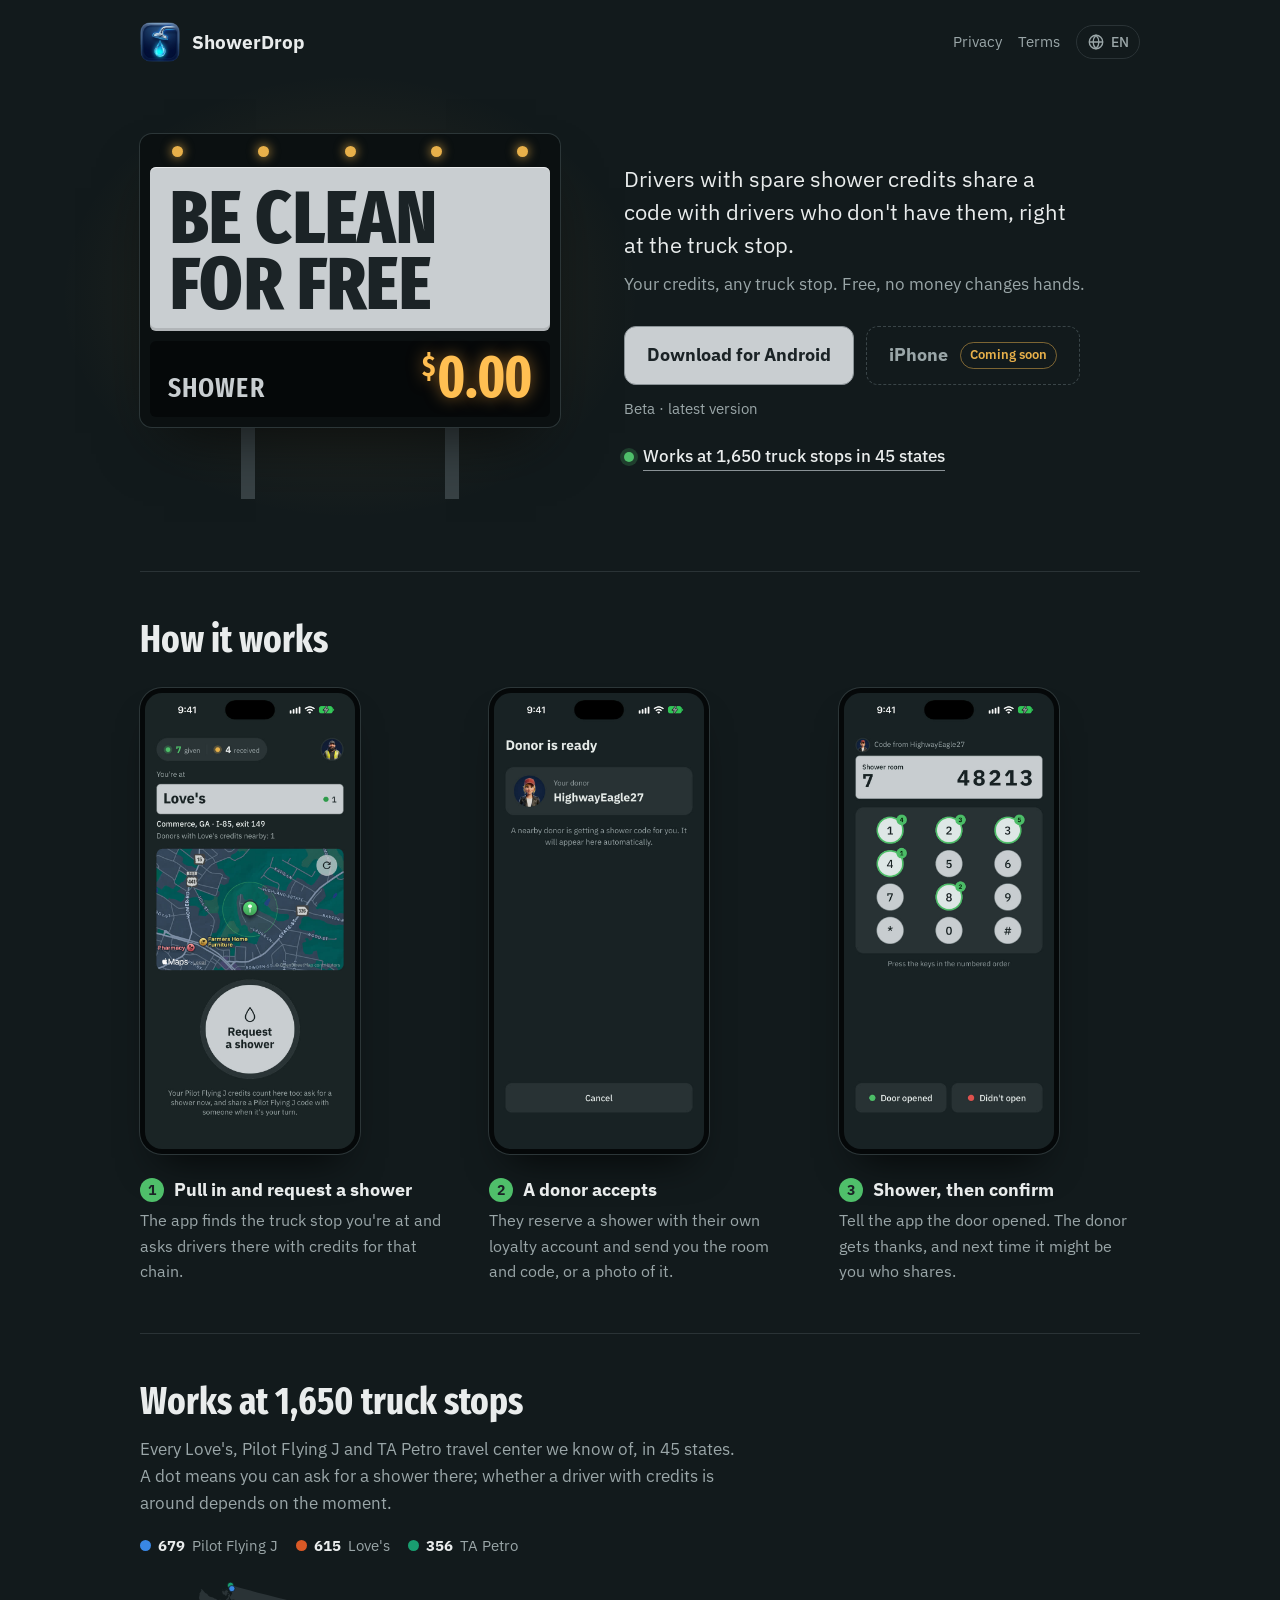
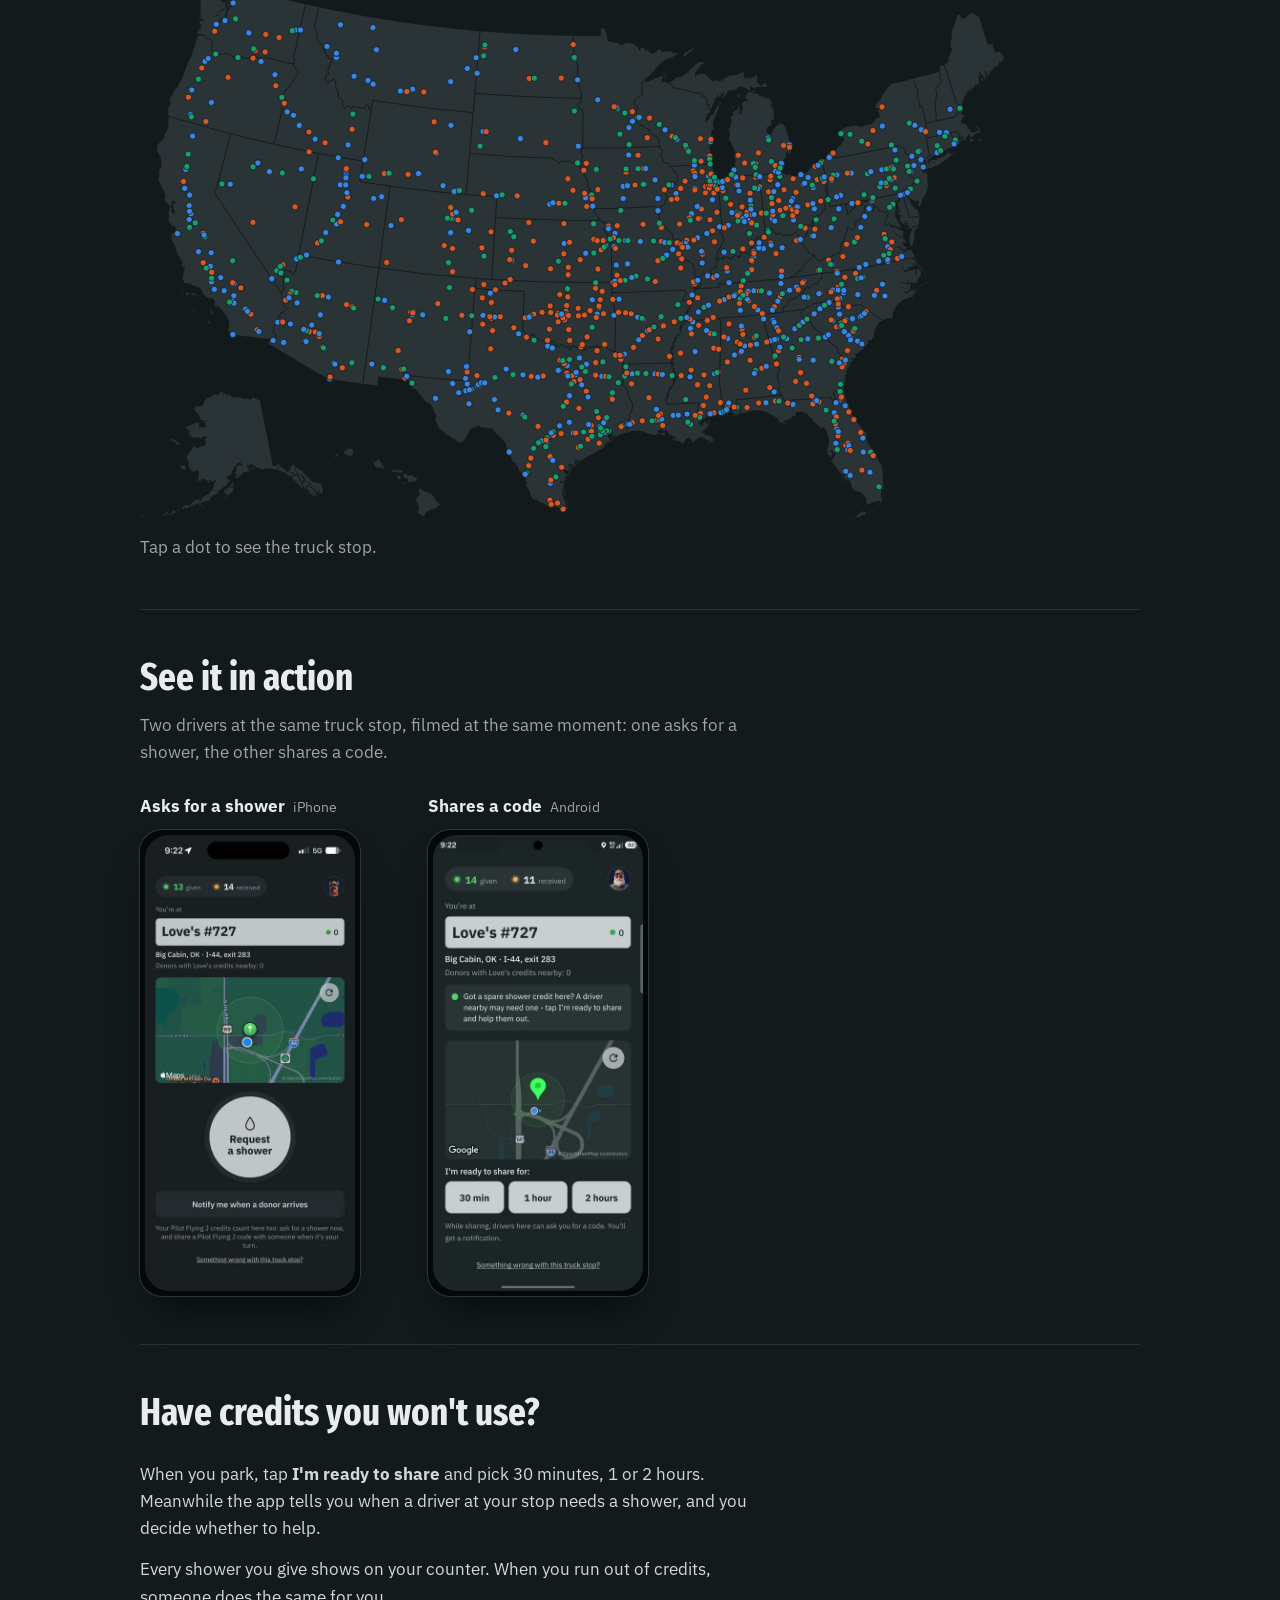
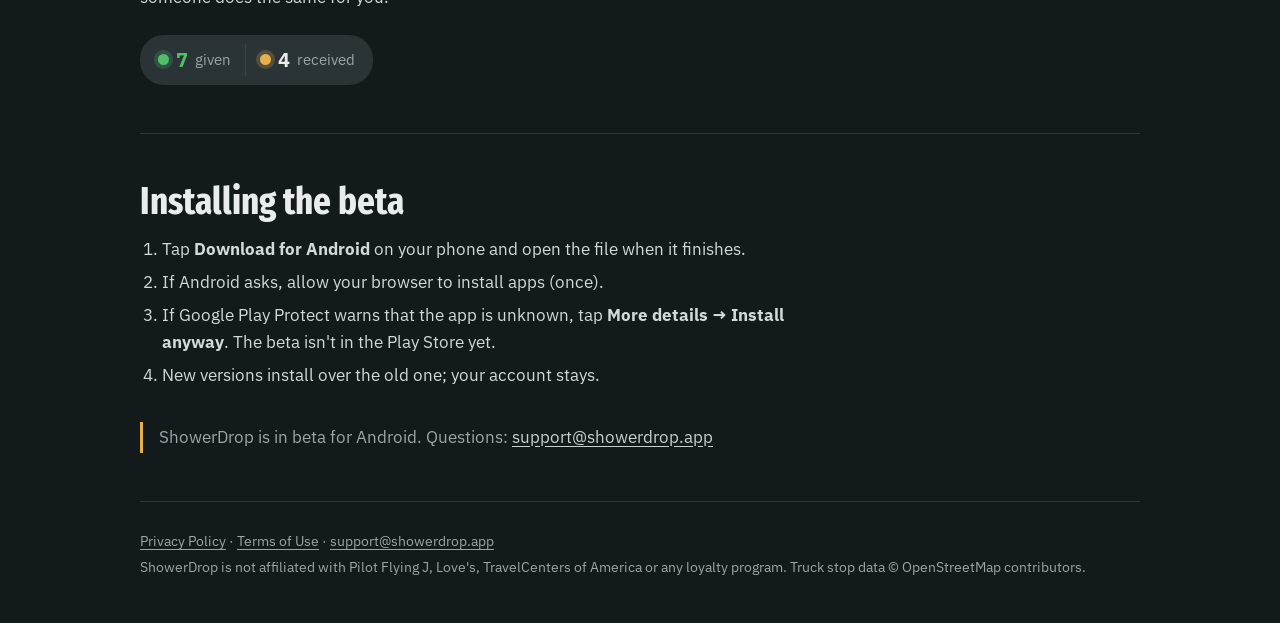
==== commit 7d998b77: "Site map: 1,650 stops with showers in 45 states (after the chain list checks) Co-Authored-By: Claude" ====
--- a/index.html
+++ b/index.html
@@ -47,7 +47,7 @@
           </div>
           <span id="release" data-i18n="release.default">Beta · latest version</span>
         </div>
-        <a class="where-link" href="#where" id="where-link"><i aria-hidden="true"></i><span>Works at 1,634 truck stops in 45 states</span></a>
+        <a class="where-link" href="#where" id="where-link"><i aria-hidden="true"></i><span>Works at 1,650 truck stops in 45 states</span></a>
       </div>
     </section>
 
@@ -72,7 +72,7 @@
     <!-- Where it works: every truck stop in the app, drawn by scripts/site-map/build.mjs into stops-map.svg
          (loaded when the section comes near). Tap a dot: the stop and a link to directions. -->
     <section class="where" id="where" aria-labelledby="where-h">
-      <h2 id="where-h">Works at 1,634 truck stops</h2>
+      <h2 id="where-h">Works at 1,650 truck stops</h2>
       <p class="where-sub" id="where-sub">Every Love's, Pilot Flying J and TA Petro travel center we know of, in 45 states.</p>
       <div class="where-chains" id="where-chains" aria-hidden="true"></div>
       <div class="where-map" id="where-map" role="img" aria-labelledby="where-h"></div>
@@ -163,7 +163,7 @@
         document.getElementById('where-chains').innerHTML = CHAINS.map((c, i) => `<span><i class="c${i}"></i><b>${n(counts.chains[i])}</b> ${c}</span>`).join('');
         if (picked) show(picked);
       };
-      fetch('stops-map.json?v=20261017b').then((r) => r.ok ? r.json() : null).then((c) => { if (c) { counts = c; texts(); } }).catch(() => {});
+      fetch('stops-map.json?v=20261018a').then((r) => r.ok ? r.json() : null).then((c) => { if (c) { counts = c; texts(); } }).catch(() => {});
       // The dots are small on a phone: a tap picks the nearest one within reach.
       const show = (dot) => {
         picked = dot;
@@ -190,7 +190,7 @@
         }
         if (best) show(best);
       };
-      const load = () => fetch('stops-map.svg?v=20261017b').then((r) => r.ok ? r.text() : Promise.reject(r.status)).then((t) => {
+      const load = () => fetch('stops-map.svg?v=20261018a').then((r) => r.ok ? r.text() : Promise.reject(r.status)).then((t) => {
         box.innerHTML = t;
         svg = box.querySelector('svg');
         svg.addEventListener('click', onTap);
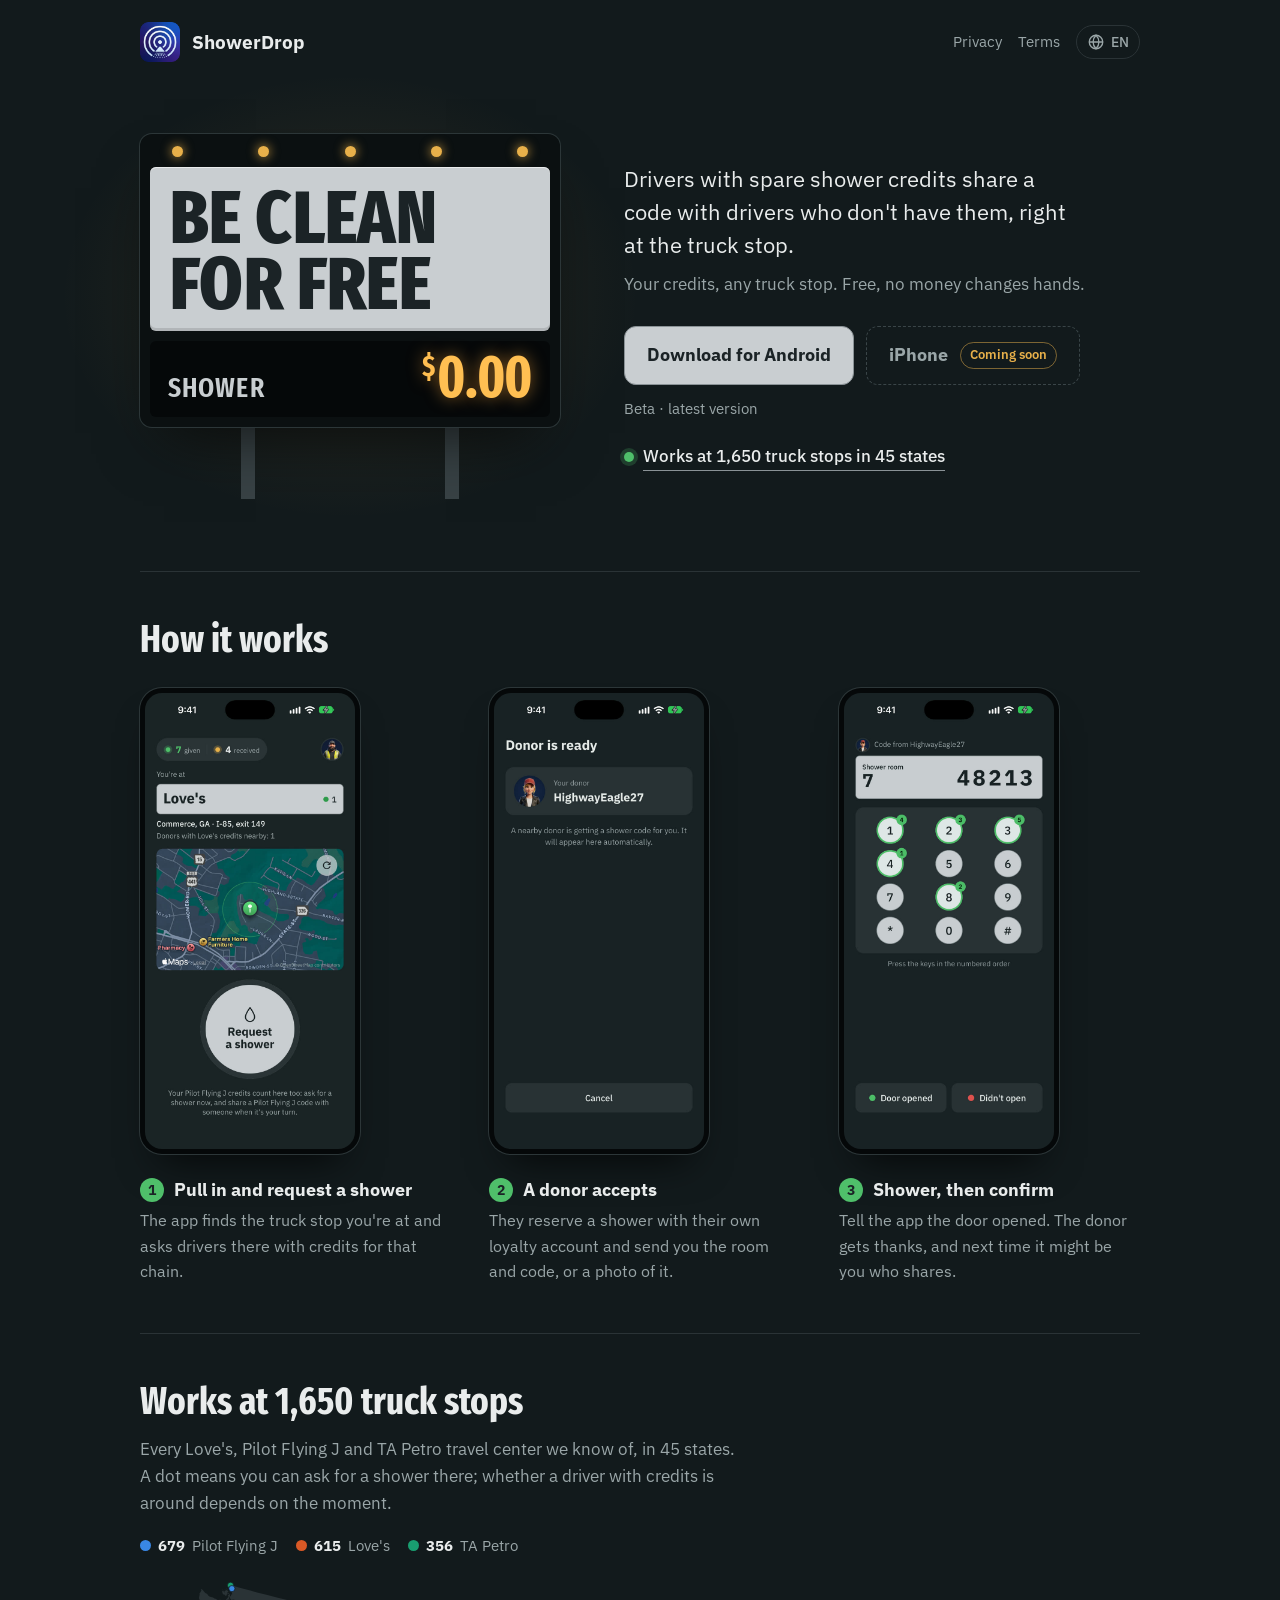
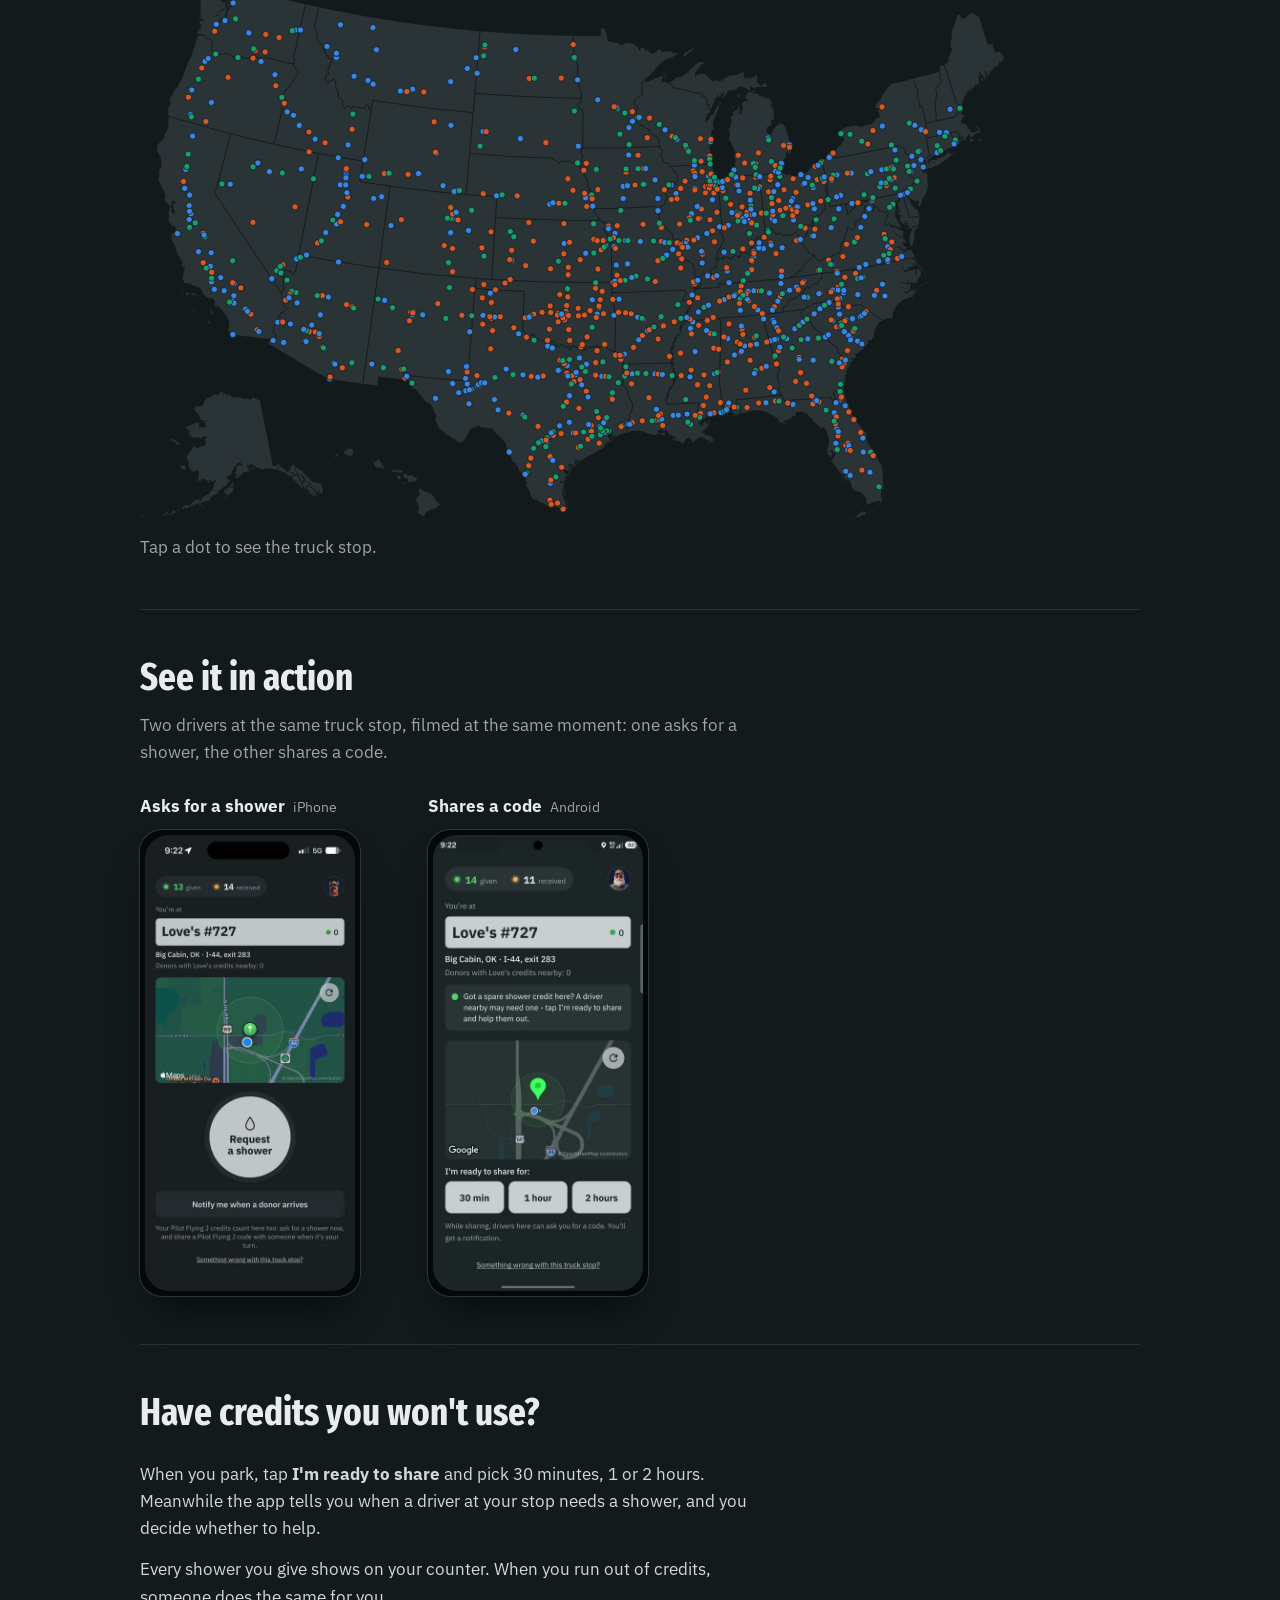
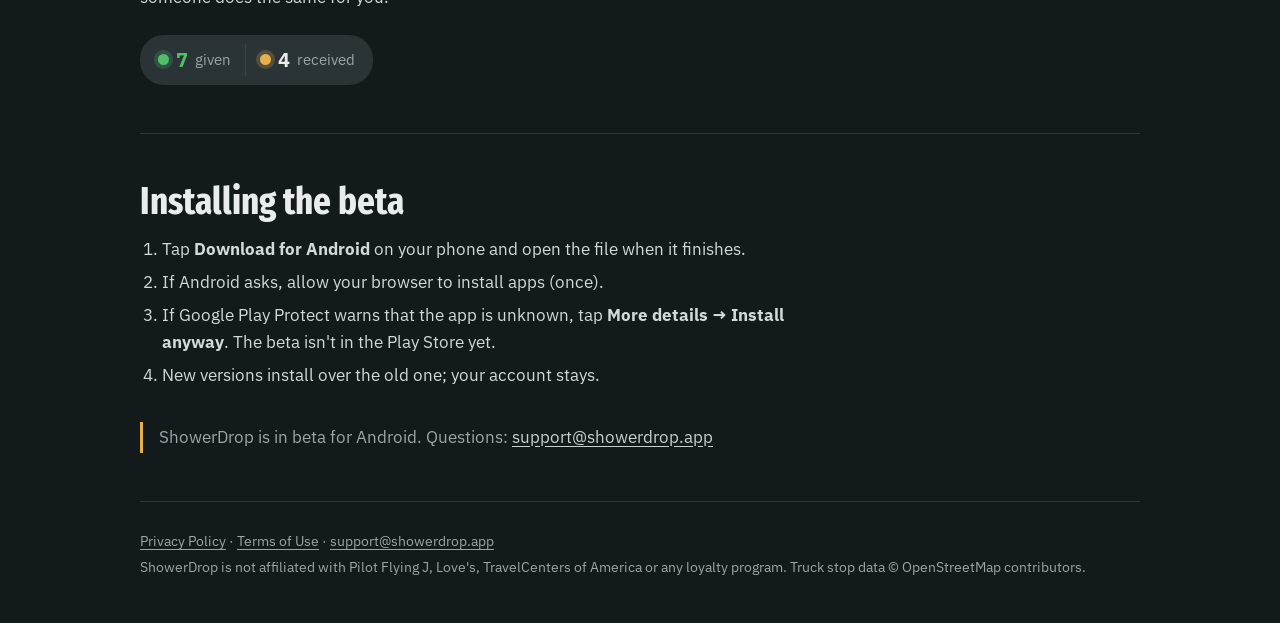
==== commit 7249178f: "New logo: app icons, splash, notification icon (simplified, blue), site logo and favicon Co-Authored" ====
--- a/index.html
+++ b/index.html
@@ -5,7 +5,7 @@
   <meta name="viewport" content="width=device-width, initial-scale=1">
   <title>ShowerDrop</title>
   <meta name="description" content="Truck drivers share spare shower credits at truck stops. Free, no money involved.">
-  <link rel="icon" href="favicon.png">
+  <link rel="icon" href="favicon.png?v=20261019">
   <link rel="preconnect" href="https://fonts.googleapis.com">
   <link rel="preconnect" href="https://fonts.gstatic.com" crossorigin>
   <link href="https://fonts.googleapis.com/css2?family=Fira+Sans+Extra+Condensed:wght@600;700;800&family=IBM+Plex+Sans:wght@400;500;700&display=swap" rel="stylesheet">
@@ -13,7 +13,7 @@
 </head>
 <body class="home-page">
   <header>
-    <a class="home" href="./"><img src="logo.png" alt="">ShowerDrop</a>
+    <a class="home" href="./"><img src="logo.png?v=20261019" alt="">ShowerDrop</a>
     <nav>
       <a href="privacy.html" data-i18n="nav.privacy">Privacy</a>
       <a href="terms.html" data-i18n="nav.terms">Terms</a>
--- a/style.css
+++ b/style.css
@@ -33,7 +33,7 @@
 a:focus-visible { outline: 2px solid var(--accent); outline-offset: 3px; border-radius: 4px; }
 
 header { display: flex; align-items: center; gap: 12px; padding-top: 22px; padding-bottom: 8px; }
-header img { width: 40px; height: 40px; }  /* the PNG has its own rounded corners and transparency */
+header img { width: 40px; height: 40px; }  /* the PNG has its own rounded corners and transparency (logo of 2026-10-19) */
 header a.home { display: flex; align-items: center; gap: 12px; color: var(--text); text-decoration: none; font-weight: 700; font-size: 19px; }
 header nav { margin-left: auto; display: flex; align-items: center; gap: 16px; font-size: 15px; }
 /* Phones: the logo and the language globe; Privacy and Terms stay in the footer. */
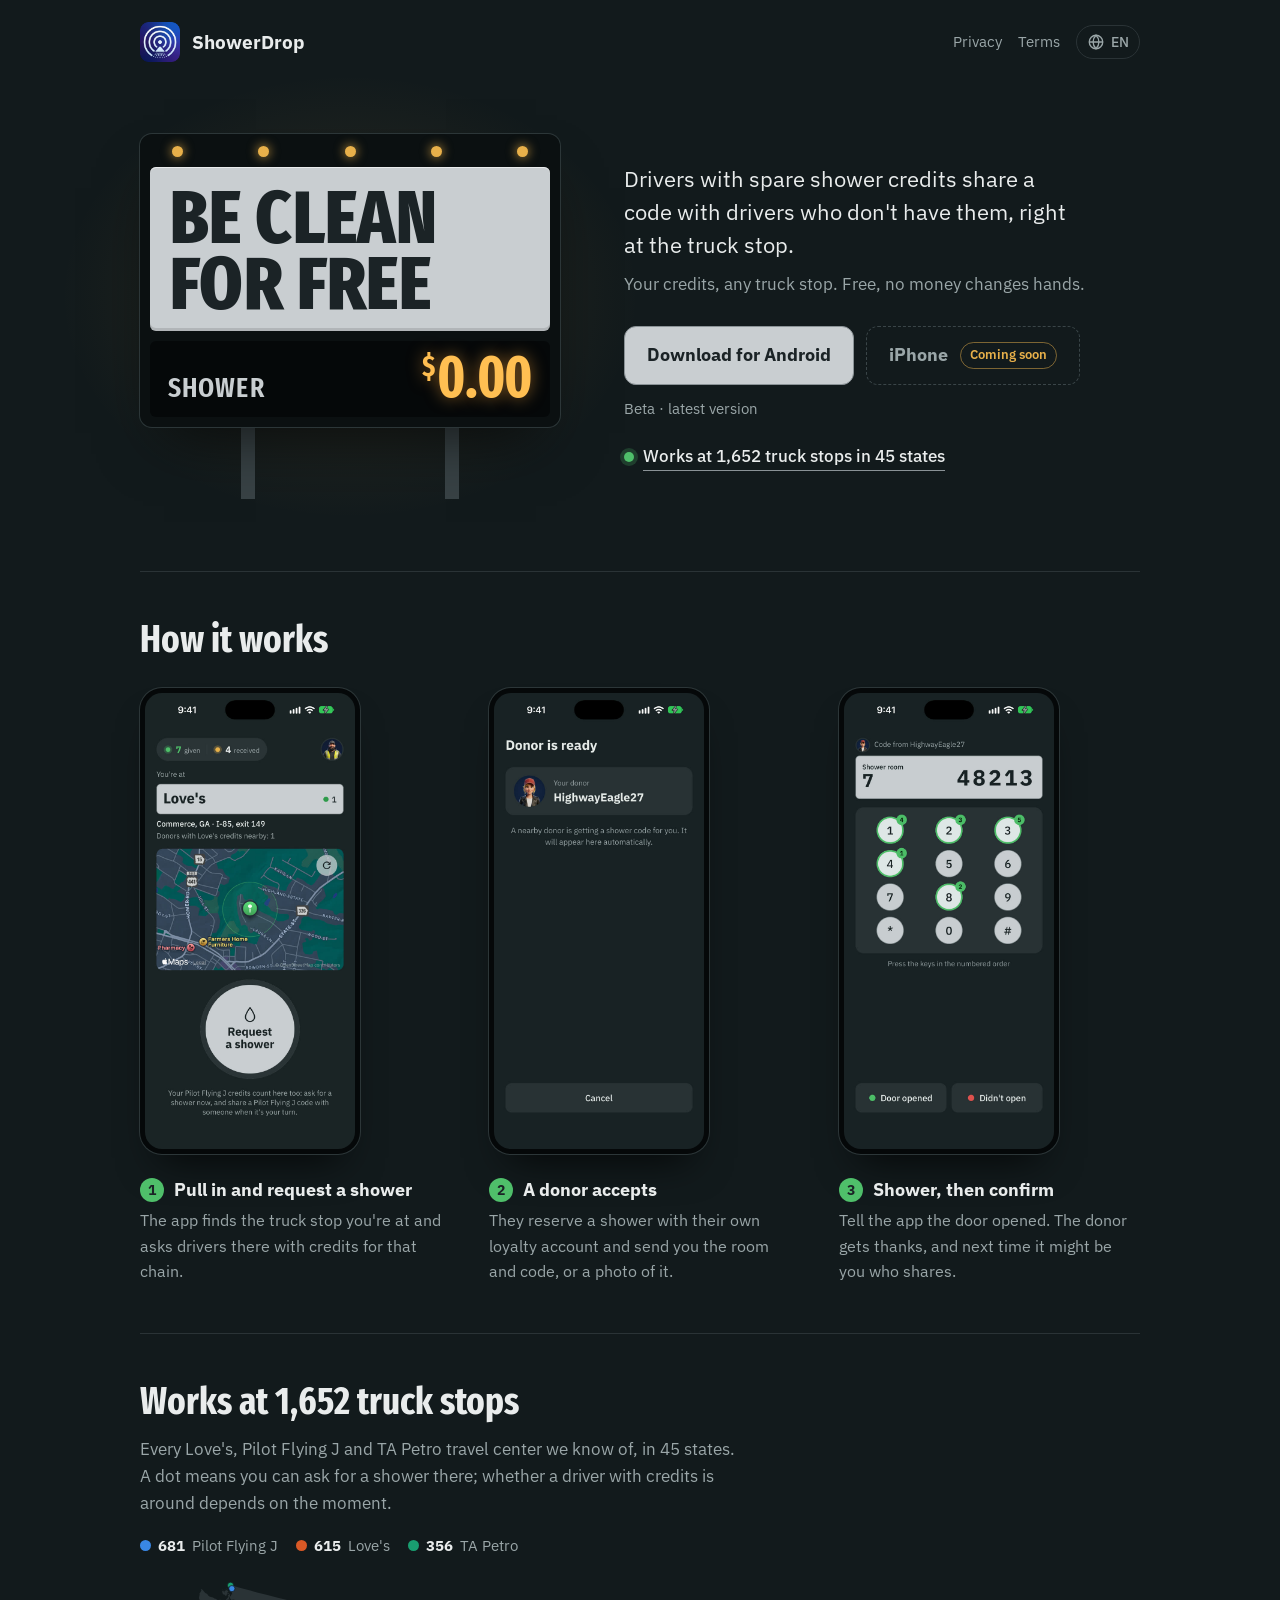
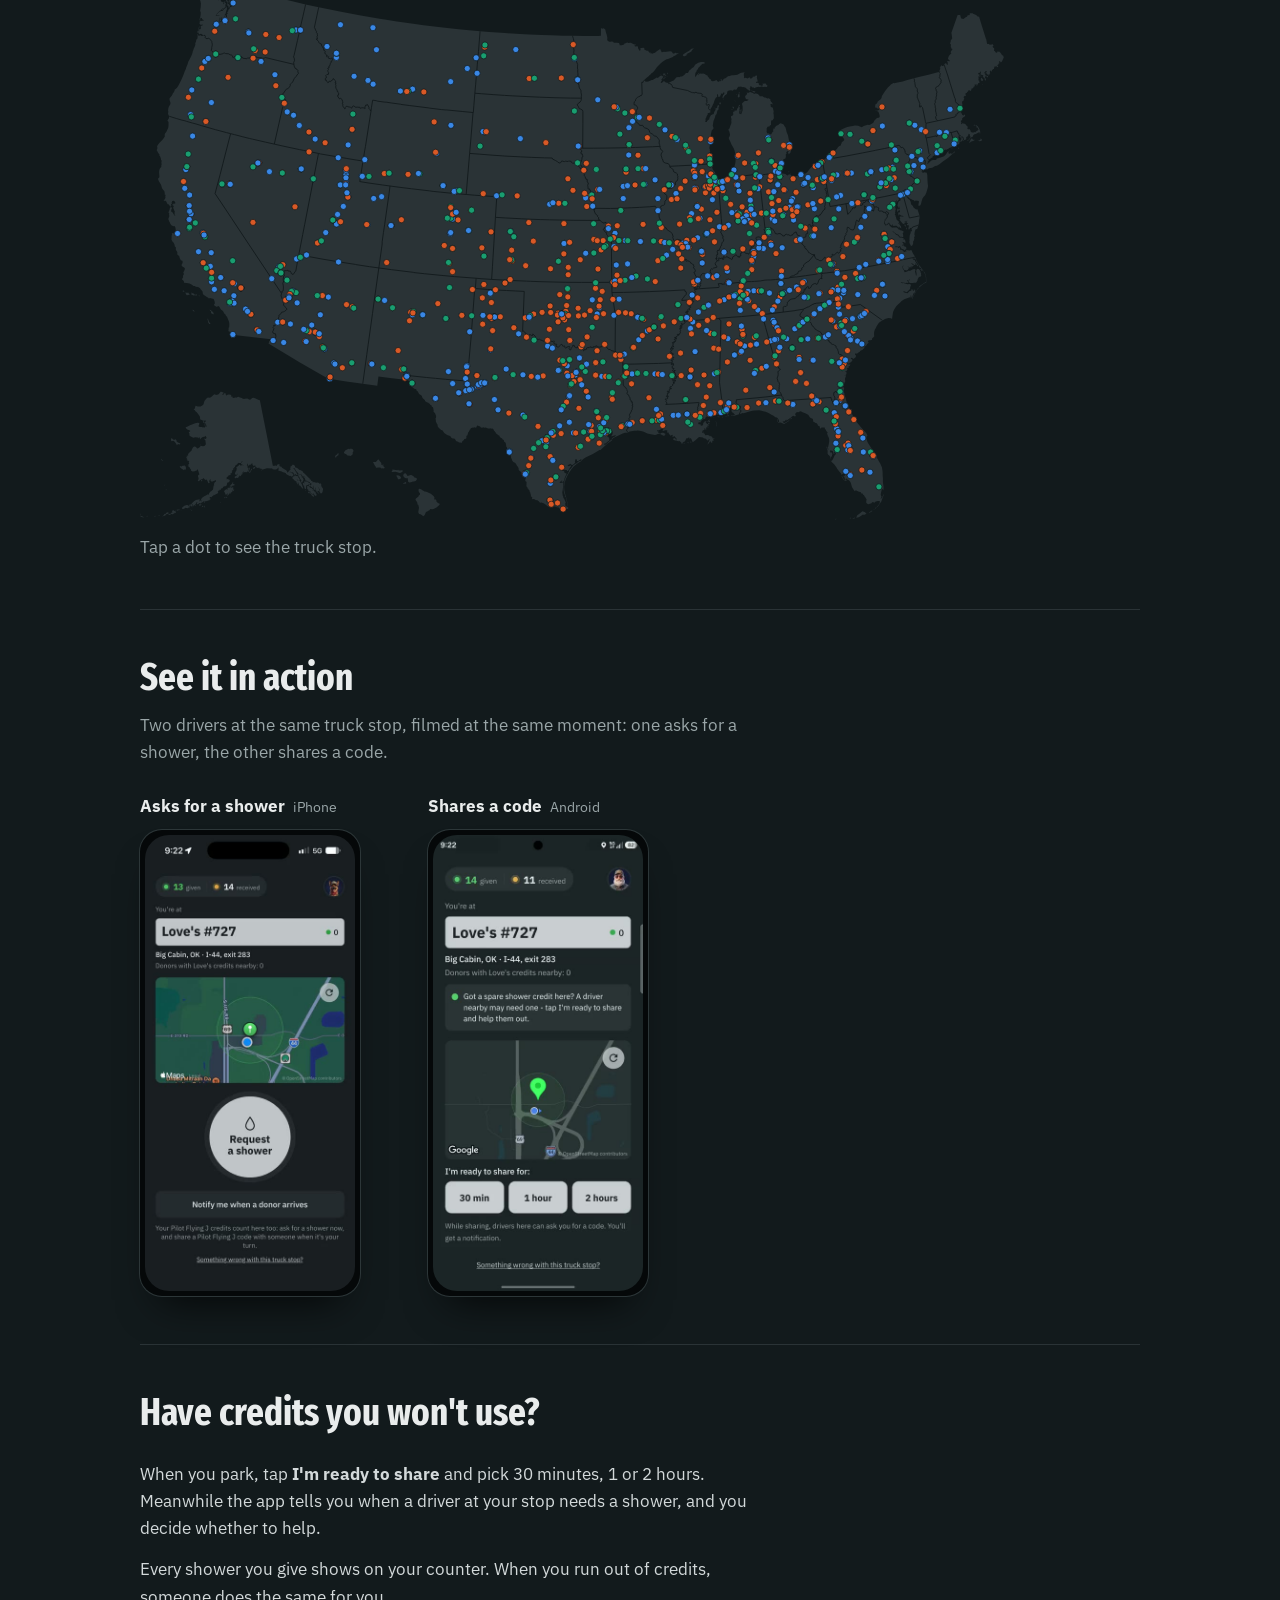
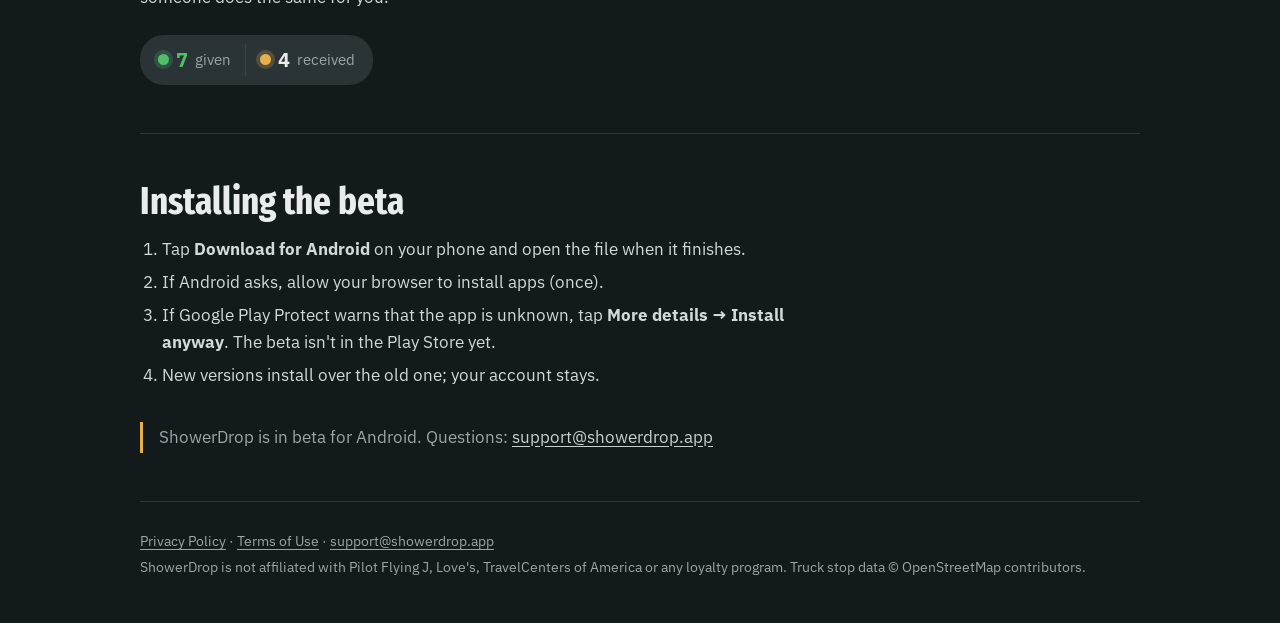
==== commit 17679999: "Site: stop map rebuilt (1,652 stops: Jarrell #507, Avoca #893) Co-Authored-By: Claude Fable 5.1 <nor" ====
--- a/index.html
+++ b/index.html
@@ -47,7 +47,7 @@
           </div>
           <span id="release" data-i18n="release.default">Beta · latest version</span>
         </div>
-        <a class="where-link" href="#where" id="where-link"><i aria-hidden="true"></i><span>Works at 1,650 truck stops in 45 states</span></a>
+        <a class="where-link" href="#where" id="where-link"><i aria-hidden="true"></i><span>Works at 1,652 truck stops in 45 states</span></a>
       </div>
     </section>
 
@@ -72,7 +72,7 @@
     <!-- Where it works: every truck stop in the app, drawn by scripts/site-map/build.mjs into stops-map.svg
          (loaded when the section comes near). Tap a dot: the stop and a link to directions. -->
     <section class="where" id="where" aria-labelledby="where-h">
-      <h2 id="where-h">Works at 1,650 truck stops</h2>
+      <h2 id="where-h">Works at 1,652 truck stops</h2>
       <p class="where-sub" id="where-sub">Every Love's, Pilot Flying J and TA Petro travel center we know of, in 45 states.</p>
       <div class="where-chains" id="where-chains" aria-hidden="true"></div>
       <div class="where-map" id="where-map" role="img" aria-labelledby="where-h"></div>
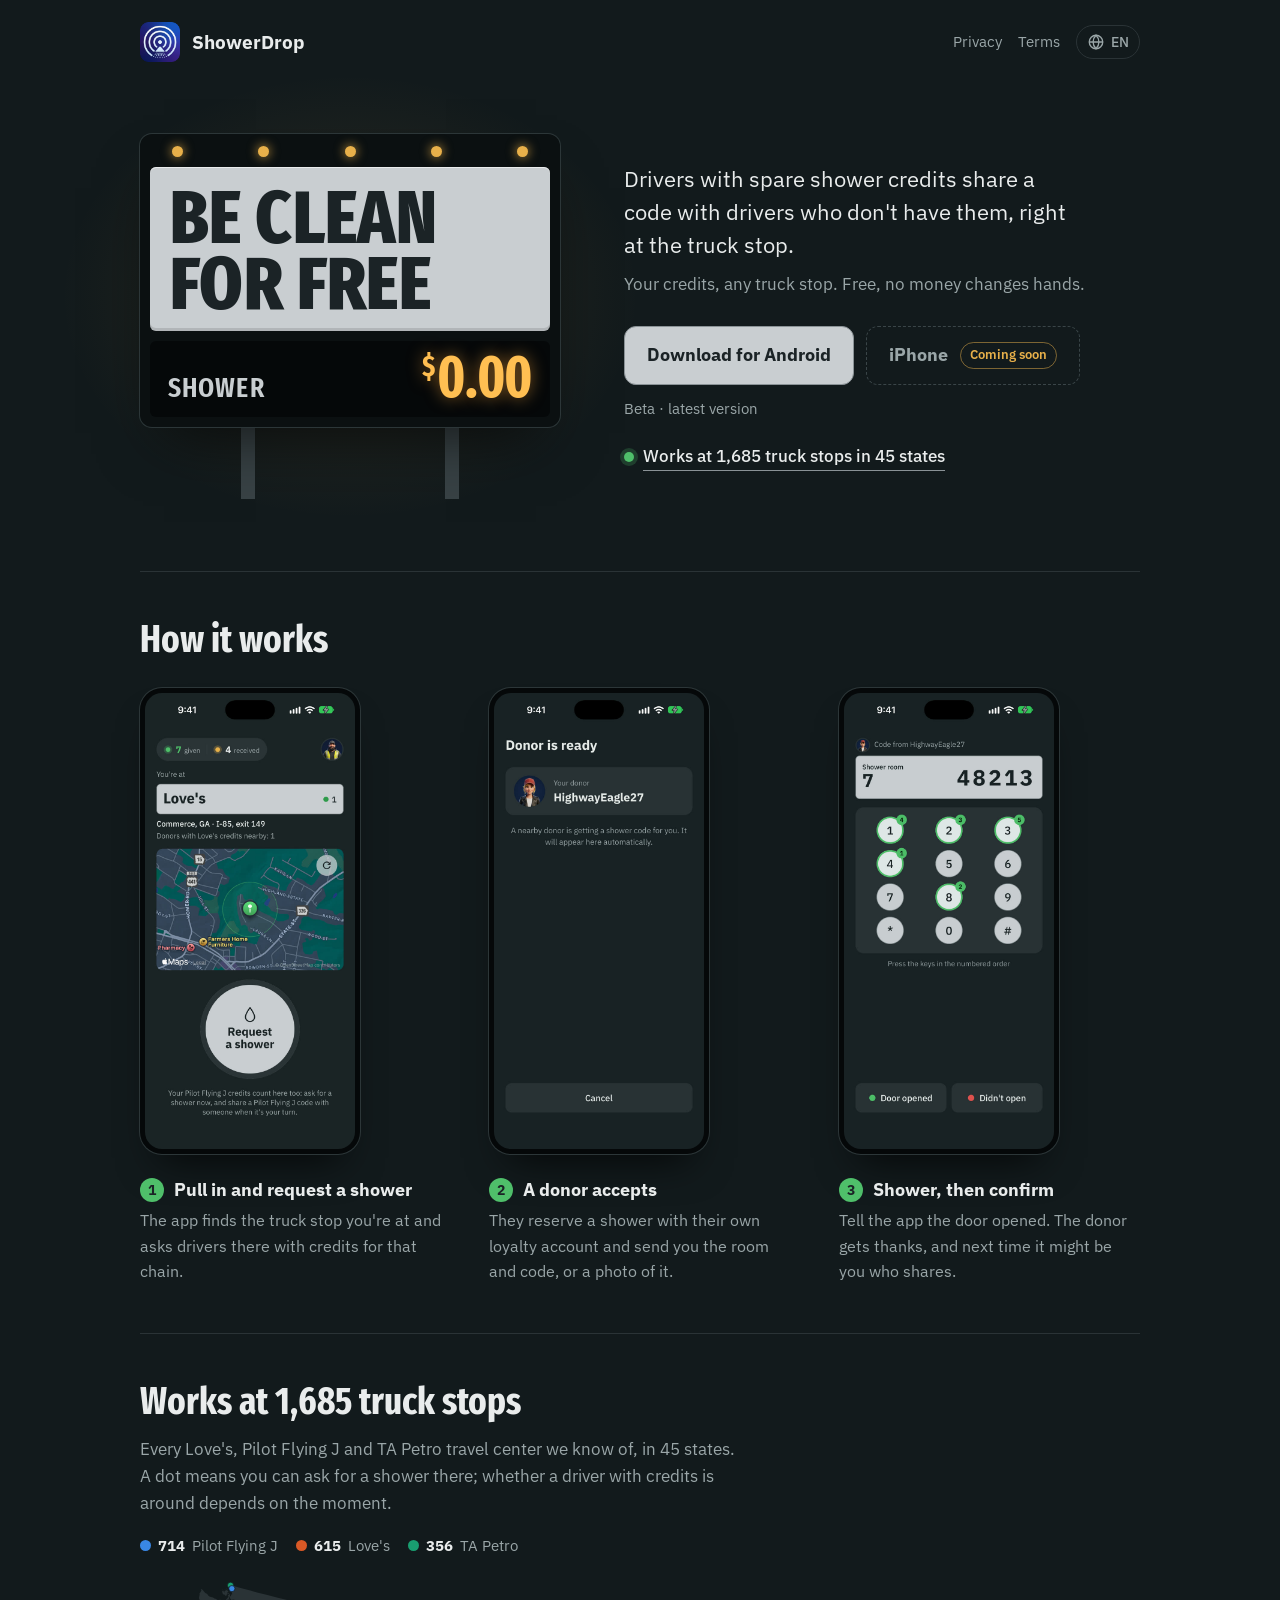
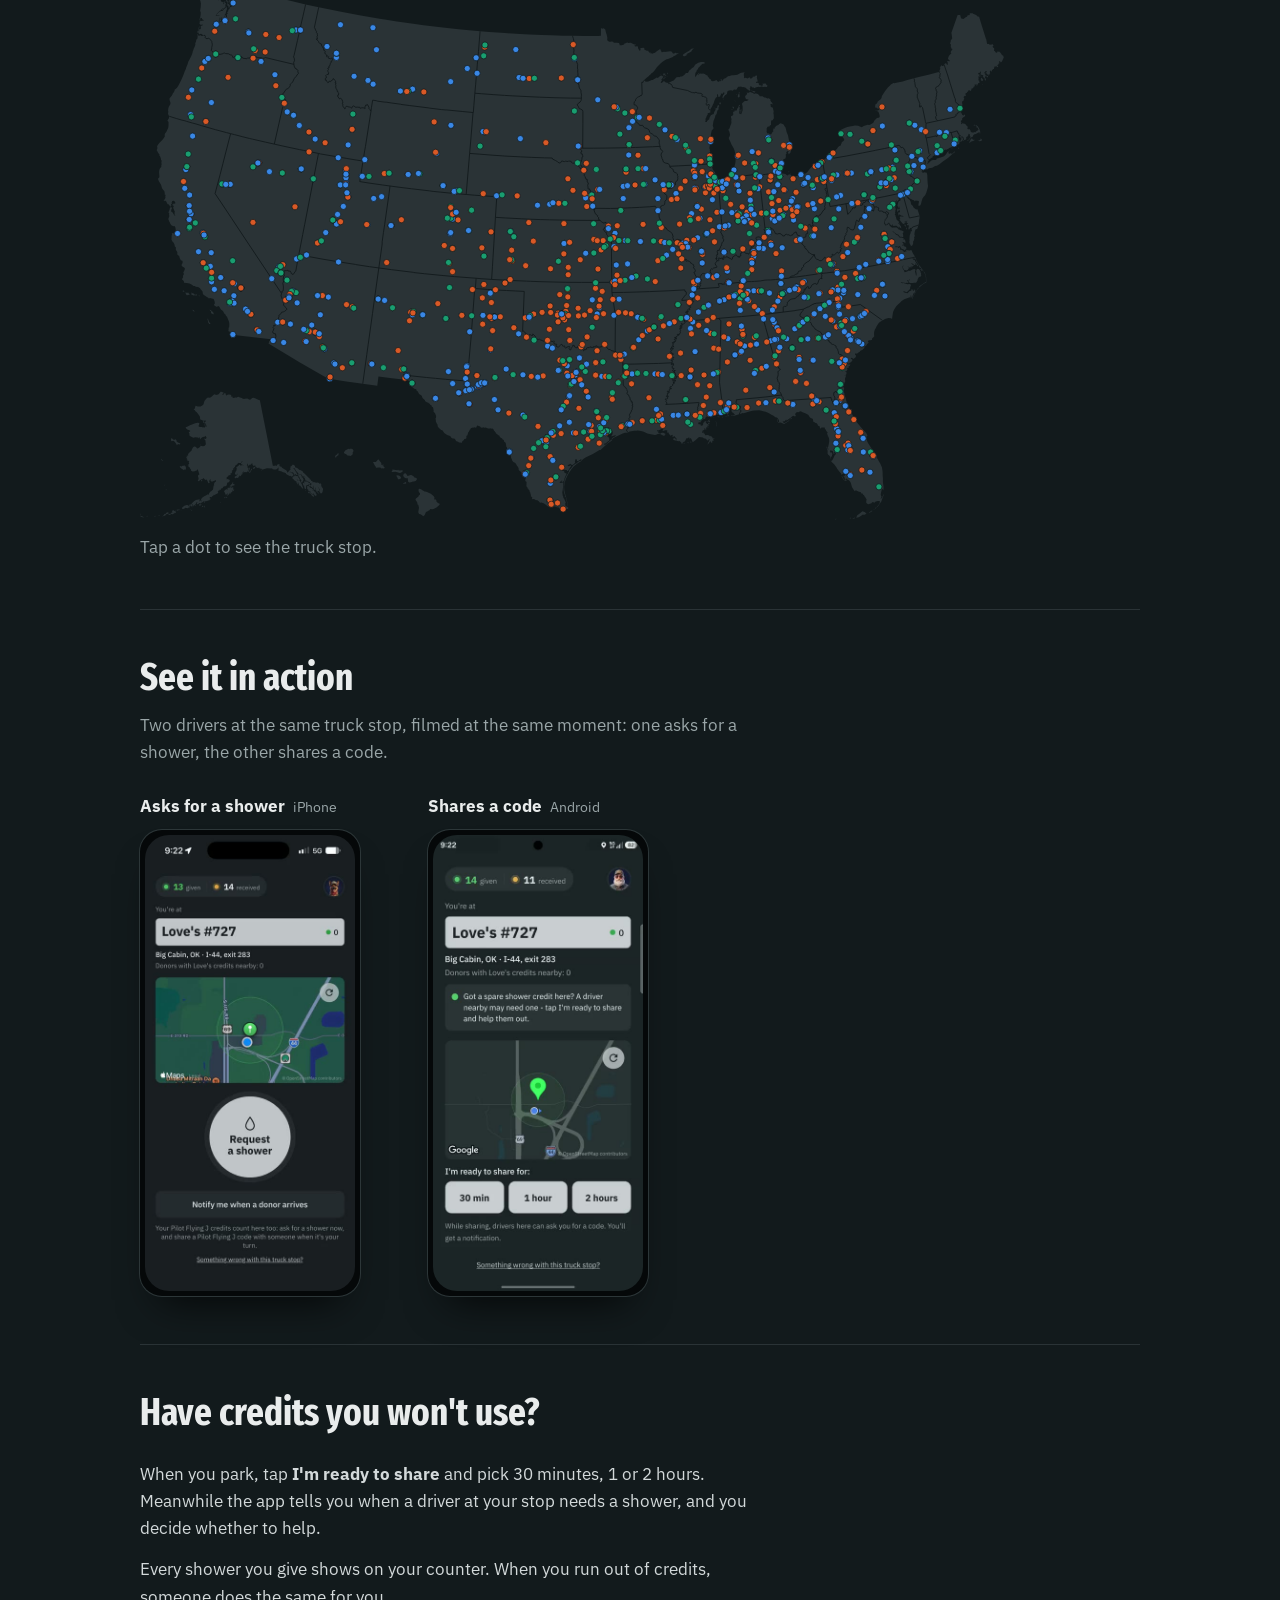
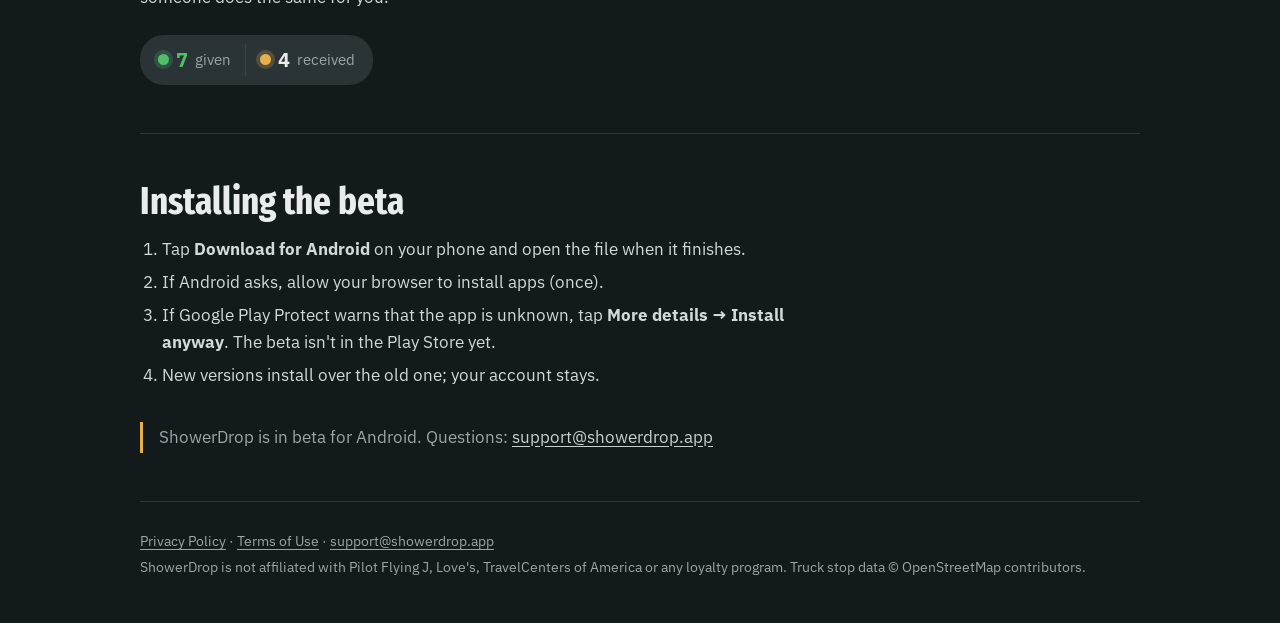
==== commit 2fa0ad50: "Pilot re-check: 32 stores added (Mandan dealer, ONE9, Mr. Fuel); site map 1,685 Co-Authored-By: Clau" ====
--- a/index.html
+++ b/index.html
@@ -47,7 +47,7 @@
           </div>
           <span id="release" data-i18n="release.default">Beta · latest version</span>
         </div>
-        <a class="where-link" href="#where" id="where-link"><i aria-hidden="true"></i><span>Works at 1,652 truck stops in 45 states</span></a>
+        <a class="where-link" href="#where" id="where-link"><i aria-hidden="true"></i><span>Works at 1,685 truck stops in 45 states</span></a>
       </div>
     </section>
 
@@ -72,7 +72,7 @@
     <!-- Where it works: every truck stop in the app, drawn by scripts/site-map/build.mjs into stops-map.svg
          (loaded when the section comes near). Tap a dot: the stop and a link to directions. -->
     <section class="where" id="where" aria-labelledby="where-h">
-      <h2 id="where-h">Works at 1,652 truck stops</h2>
+      <h2 id="where-h">Works at 1,685 truck stops</h2>
       <p class="where-sub" id="where-sub">Every Love's, Pilot Flying J and TA Petro travel center we know of, in 45 states.</p>
       <div class="where-chains" id="where-chains" aria-hidden="true"></div>
       <div class="where-map" id="where-map" role="img" aria-labelledby="where-h"></div>
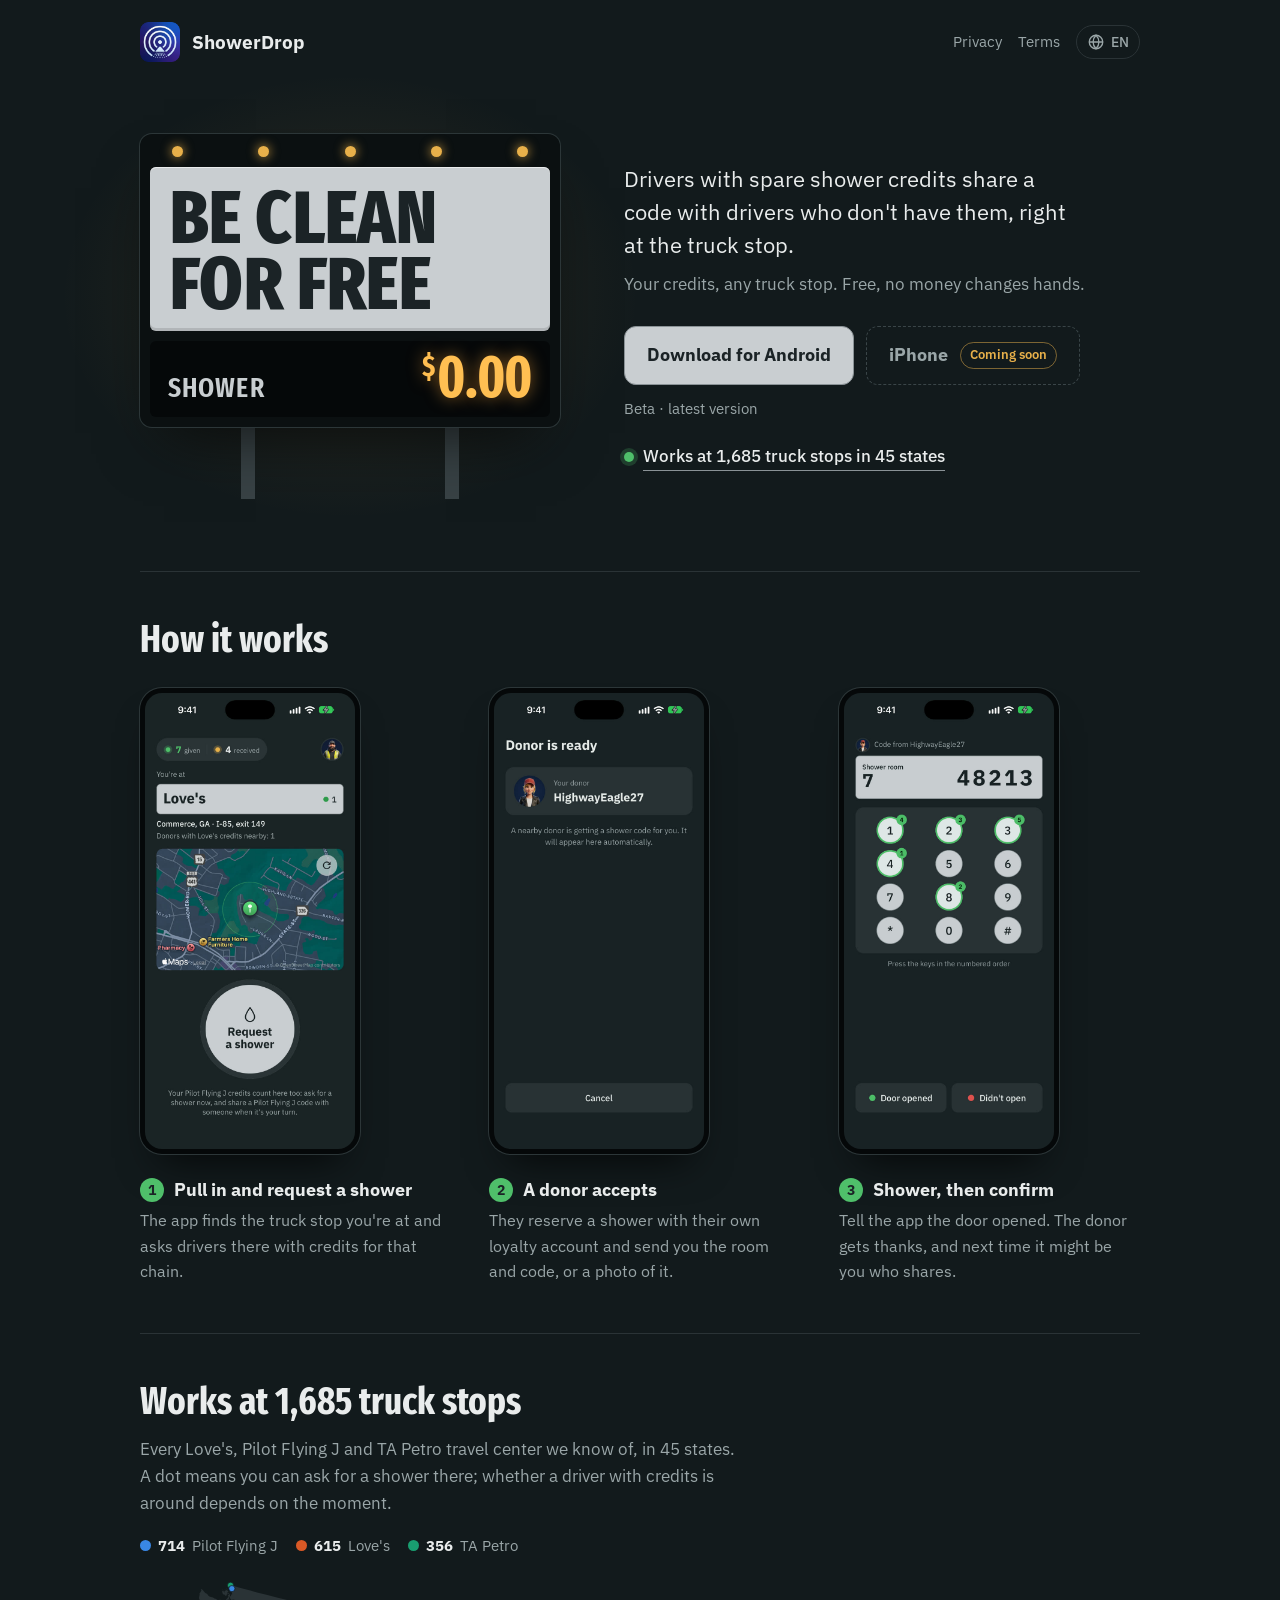
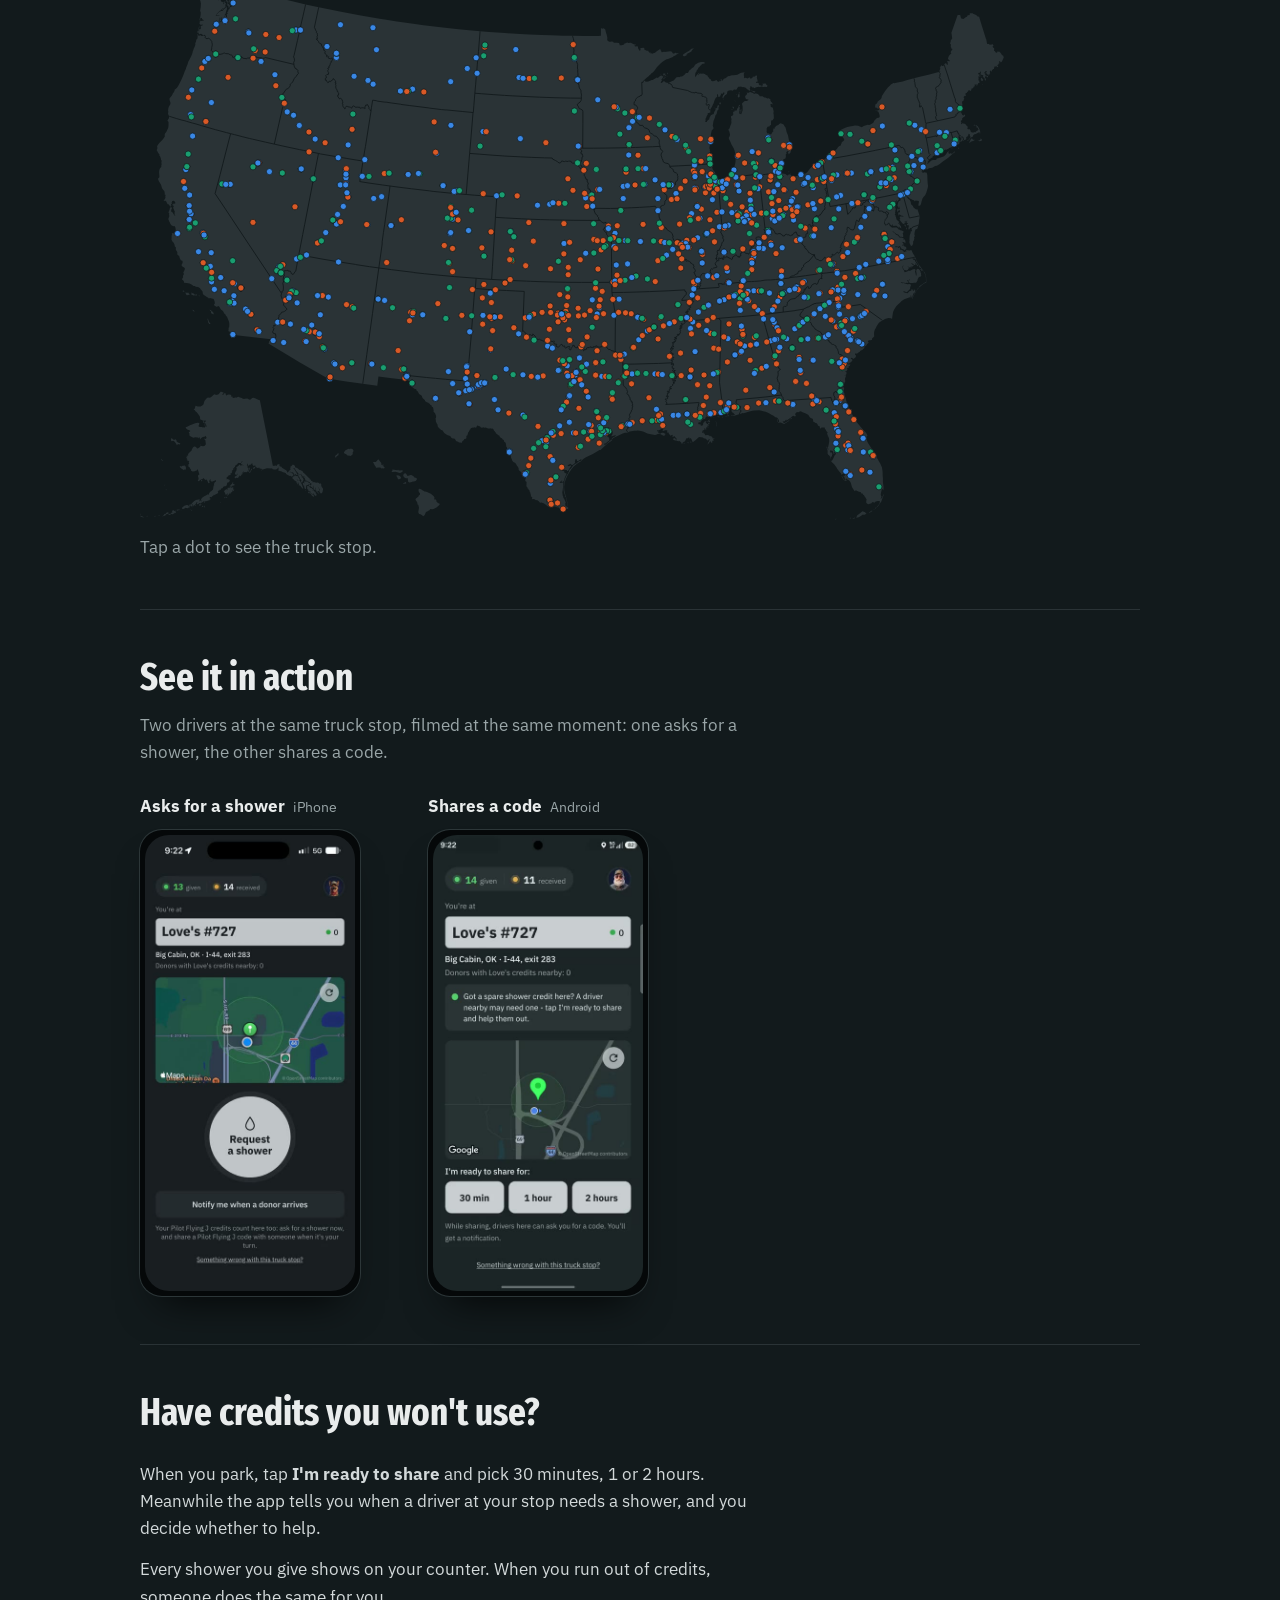
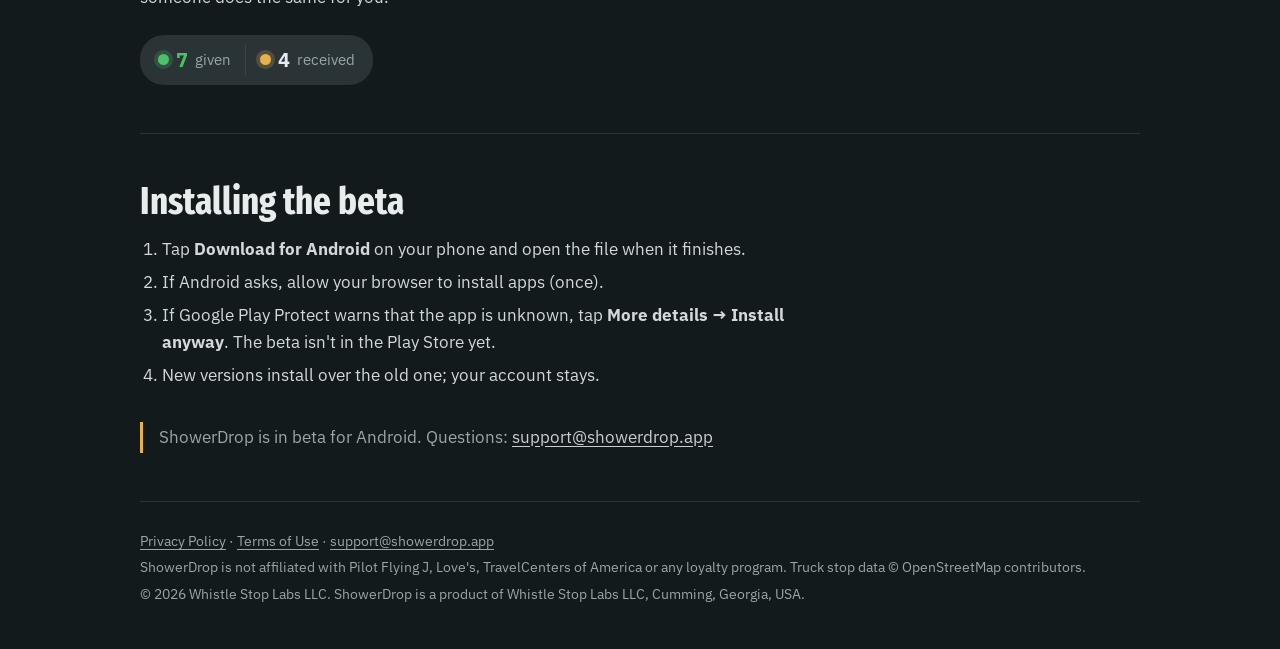
==== commit 2229f2ce: "Site: Whistle Stop Labs LLC as the operator (footer, Terms, Privacy) Co-Authored-By: Claude Opus 5.5" ====
--- a/index.html
+++ b/index.html
@@ -122,6 +122,7 @@
   <footer>
     <p><a href="privacy.html" data-i18n="footer.privacy">Privacy Policy</a> · <a href="terms.html" data-i18n="footer.terms">Terms of Use</a> · <a href="mailto:support@showerdrop.app">support@showerdrop.app</a></p>
     <p data-i18n="footer.disclaimer">ShowerDrop is not affiliated with Pilot Flying J, Love's, TravelCenters of America or any loyalty program. Truck stop data © OpenStreetMap contributors.</p>
+    <p class="company">© 2026 Whistle Stop Labs LLC. ShowerDrop is a product of Whistle Stop Labs LLC, Cumming, Georgia, USA.</p>
   </footer>
 
   <script src="i18n.js?v=20261017b"></script>
